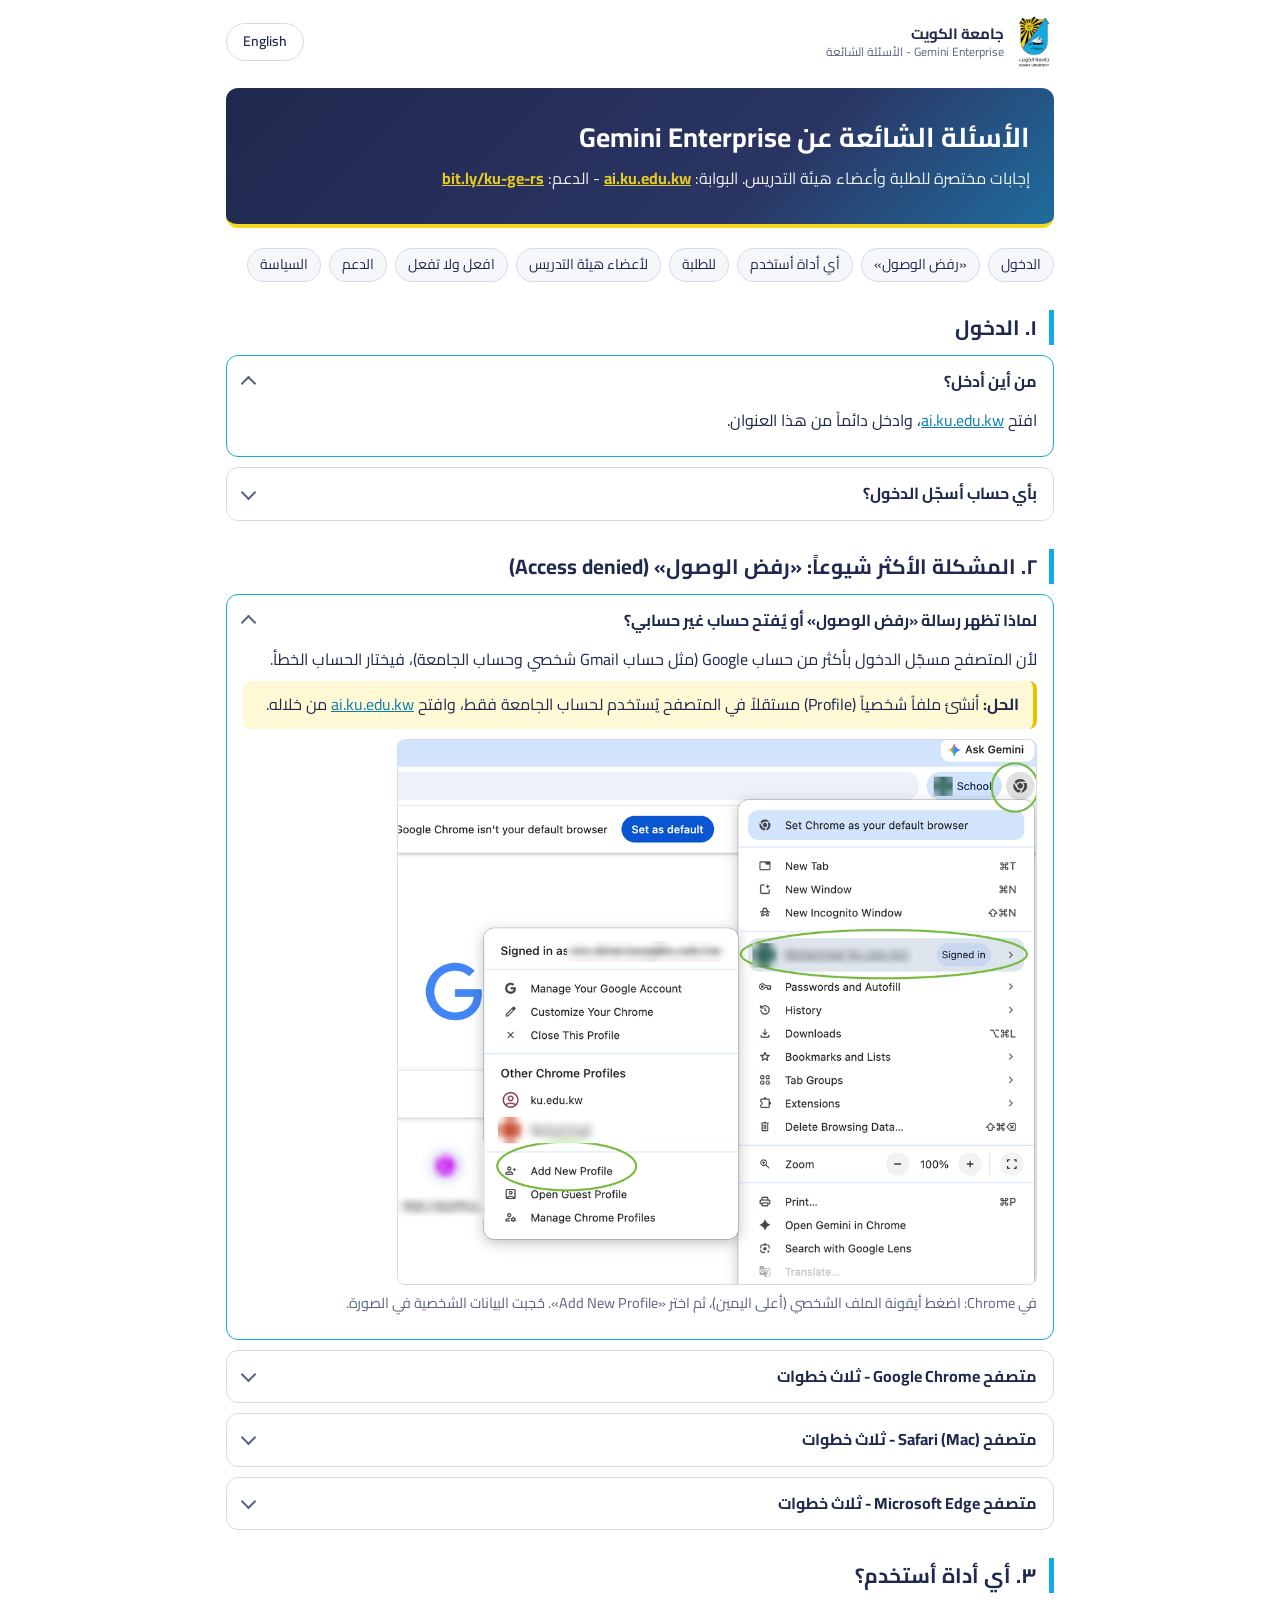
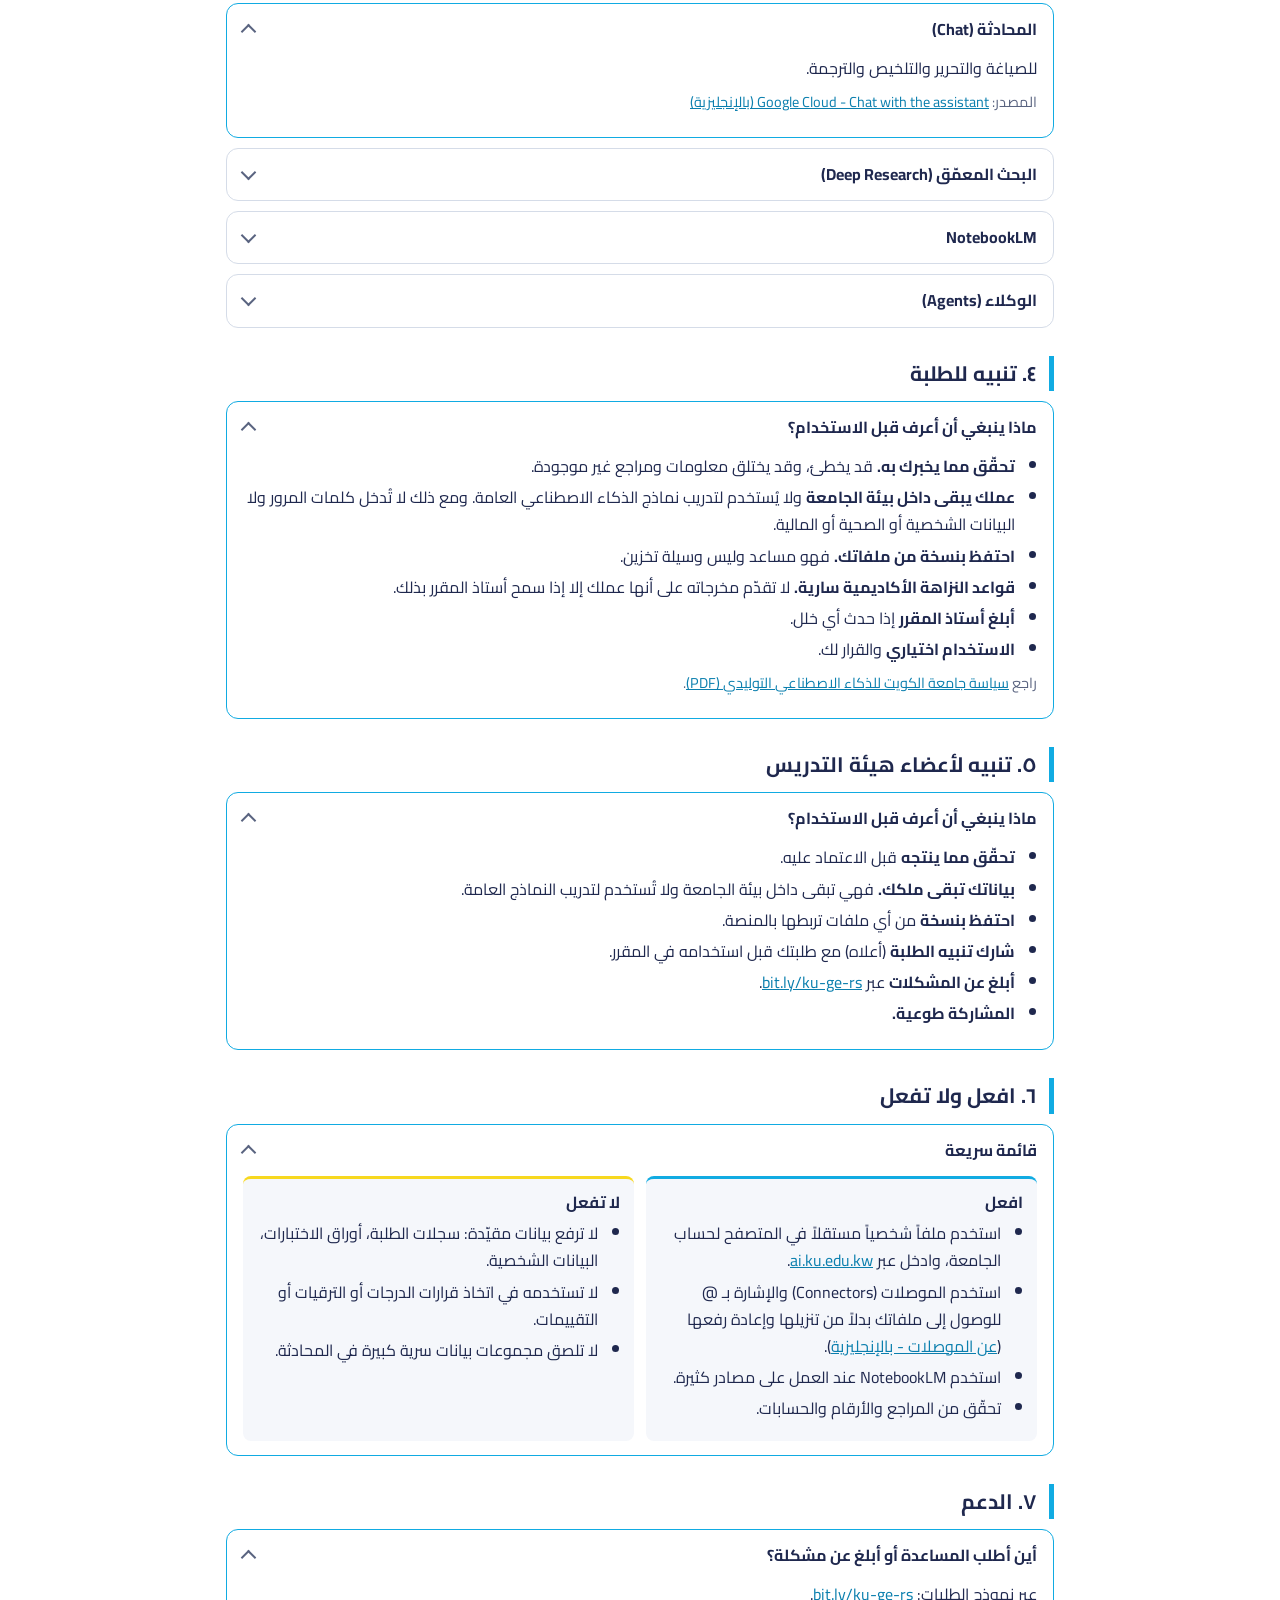
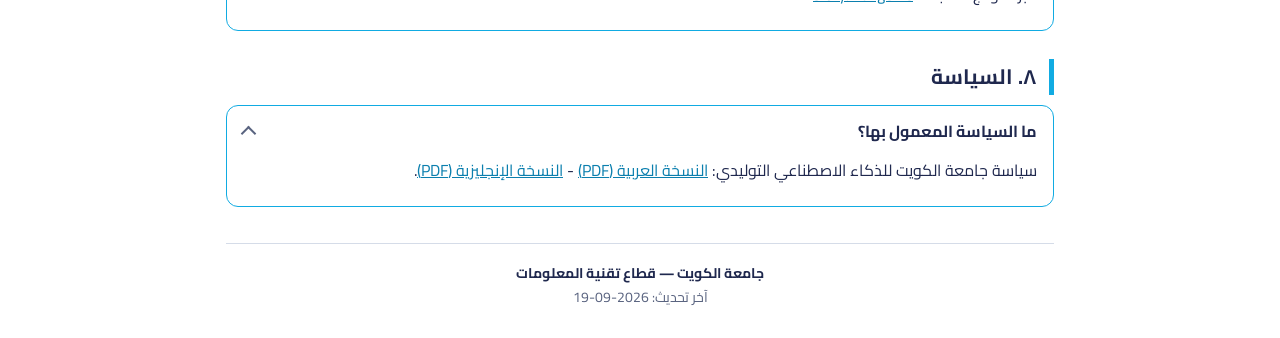
==== index.html @ 0746b688 "feat(site): bilingual Gemini Enterprise FAQ site (EN/AR) Static HTML/CSS, KU theme, light/dark, RTL " ====
<!DOCTYPE html>
<html lang="ar" dir="rtl">
<head>
  <meta charset="utf-8">
  <meta name="viewport" content="width=device-width, initial-scale=1">
  <title>الأسئلة الشائعة عن Gemini Enterprise - جامعة الكويت</title>
  <meta name="description" content="إجابات مختصرة لطلبة جامعة الكويت وأعضاء هيئة التدريس حول Gemini Enterprise: الدخول، وملفات المتصفح، واختيار الأداة المناسبة، والتنبيهات، والإرشادات، والدعم.">
  <meta name="color-scheme" content="light dark">
  <link rel="icon" href="assets/ku-logo.png">
  <link rel="alternate" hreflang="en" href="en/index.html">
  <link rel="stylesheet" href="assets/style.css">
</head>
<body>
<div class="wrap">

  <header class="topbar">
    <div class="brand">
      <img class="logo-light" src="assets/ku-logo.png" alt="شعار جامعة الكويت">
      <img class="logo-dark" src="assets/ku-logo-white.png" alt="شعار جامعة الكويت">
      <div class="brand-text">جامعة الكويت<small><span dir="ltr">Gemini Enterprise</span> - الأسئلة الشائعة</small></div>
    </div>
    <a class="lang-toggle" href="en/index.html" hreflang="en" lang="en">English</a>
  </header>

  <div class="hero">
    <h1>الأسئلة الشائعة عن <span dir="ltr">Gemini Enterprise</span></h1>
    <p>إجابات مختصرة للطلبة وأعضاء هيئة التدريس. البوابة: <a href="https://ai.ku.edu.kw" dir="ltr">ai.ku.edu.kw</a> - الدعم: <a href="https://bit.ly/ku-ge-rs" dir="ltr">bit.ly/ku-ge-rs</a></p>
  </div>

  <nav aria-label="الأقسام">
    <ul class="toc">
      <li><a href="#getting-in">الدخول</a></li>
      <li><a href="#access-denied">«رفض الوصول»</a></li>
      <li><a href="#tools">أي أداة أستخدم</a></li>
      <li><a href="#students">للطلبة</a></li>
      <li><a href="#faculty">لأعضاء هيئة التدريس</a></li>
      <li><a href="#dos">افعل ولا تفعل</a></li>
      <li><a href="#help">الدعم</a></li>
      <li><a href="#policy">السياسة</a></li>
    </ul>
  </nav>

  <main>

  <section id="getting-in">
    <h2>١. الدخول</h2>
    <details open>
      <summary>من أين أدخل؟</summary>
      <div class="answer">
        <p>افتح <a href="https://ai.ku.edu.kw" dir="ltr">ai.ku.edu.kw</a>، وادخل دائماً من هذا العنوان.</p>
      </div>
    </details>
    <details>
      <summary>بأي حساب أسجّل الدخول؟</summary>
      <div class="answer">
        <p>بحسابك في جامعة الكويت، وهو الحساب نفسه المستخدم في البريد الجامعي، وليس بحساب Gmail شخصي.</p>
      </div>
    </details>
  </section>

  <section id="access-denied">
    <h2>٢. المشكلة الأكثر شيوعاً: «رفض الوصول» (Access denied)</h2>
    <details open>
      <summary>لماذا تظهر رسالة «رفض الوصول» أو يُفتح حساب غير حسابي؟</summary>
      <div class="answer">
        <p>لأن المتصفح مسجّل الدخول بأكثر من حساب Google (مثل حساب Gmail شخصي وحساب الجامعة)، فيختار الحساب الخطأ.</p>
        <p class="note"><strong>الحل:</strong> أنشئ ملفاً شخصياً (Profile) مستقلاً في المتصفح يُستخدم لحساب الجامعة فقط، وافتح <a href="https://ai.ku.edu.kw" dir="ltr">ai.ku.edu.kw</a> من خلاله.</p>
        <figure>
          <img src="assets/chrome-profile.png" width="1020" height="871" loading="lazy"
               alt="قائمة متصفح Chrome مفتوحة من أيقونة الملف الشخصي أعلى يمين الشاشة، ويظهر فيها خيار Add New Profile محاطاً بدائرة ضمن Other Chrome Profiles.">
          <figcaption>في Chrome: اضغط أيقونة الملف الشخصي (أعلى اليمين)، ثم اختر «Add New Profile». حُجبت البيانات الشخصية في الصورة.</figcaption>
        </figure>
      </div>
    </details>
    <details>
      <summary>متصفح Google Chrome - ثلاث خطوات</summary>
      <div class="answer">
        <ol>
          <li>اضغط أيقونة الملف الشخصي أعلى يمين نافذة Chrome.</li>
          <li>اختر «Add New Profile» (إضافة ملف شخصي)، ثم سجّل الدخول بحساب الجامعة.</li>
          <li>من النافذة الجديدة افتح <span dir="ltr">ai.ku.edu.kw</span>.</li>
        </ol>
        <p class="src">الدليل الرسمي: <a href="https://support.google.com/chrome/answer/2364824?hl=ar&amp;co=GENIE.Platform%3DDesktop">مساعدة Google Chrome - إدارة Chrome من خلال ملفات شخصية متعددة</a></p>
      </div>
    </details>
    <details>
      <summary>متصفح Safari (Mac) - ثلاث خطوات</summary>
      <div class="answer">
        <ol>
          <li>اختر Safari &gt; Settings (الإعدادات)، ثم اضغط Profiles (ملفات التعريف).</li>
          <li>أنشئ ملفاً جديداً وسمّه مثلاً «KU».</li>
          <li>افتح نافذة بهذا الملف، وسجّل الدخول بحساب الجامعة، ثم افتح <span dir="ltr">ai.ku.edu.kw</span>.</li>
        </ol>
        <p class="src">الدليل الرسمي: <a href="https://support.apple.com/ar-sa/guide/safari/ibrwf3a9e7d6/mac">دعم Apple - إنشاء ملفات تعريف تصفح مميزة في سفاري على Mac</a></p>
      </div>
    </details>
    <details>
      <summary>متصفح Microsoft Edge - ثلاث خطوات</summary>
      <div class="answer">
        <ol>
          <li>اضغط صورة ملفك الشخصي أعلى نافذة Edge.</li>
          <li>اختر «إضافة ملف تعريف» (Add profile) وسمّه «KU».</li>
          <li>من نافذة هذا الملف افتح <span dir="ltr">ai.ku.edu.kw</span> وسجّل الدخول بحساب الجامعة.</li>
        </ol>
        <p class="src">الدليل الرسمي: <a href="https://support.microsoft.com/ar-sa/edge/sign-in-and-create-multiple-profiles-in-microsoft-edge">دعم Microsoft - تسجيل الدخول وإنشاء ملفات تعريف متعددة في Microsoft Edge</a></p>
      </div>
    </details>
  </section>

  <section id="tools">
    <h2>٣. أي أداة أستخدم؟</h2>
    <details open>
      <summary>المحادثة (Chat)</summary>
      <div class="answer">
        <p>للصياغة والتحرير والتلخيص والترجمة.</p>
        <p class="src">المصدر: <a href="https://docs.cloud.google.com/gemini/enterprise/docs/assistant-chat" hreflang="en">Google Cloud - Chat with the assistant (بالإنجليزية)</a></p>
      </div>
    </details>
    <details>
      <summary>البحث المعمّق (Deep Research)</summary>
      <div class="answer">
        <p>بحث متعدد الخطوات على الإنترنت ينتهي بتقرير موثّق بالمراجع. افتح المراجع وتحقّق منها.</p>
        <p class="src">المصدر: <a href="https://docs.cloud.google.com/gemini/enterprise/docs/research-assistant" hreflang="en">Google Cloud - Get reports with Deep Research (بالإنجليزية)</a></p>
      </div>
    </details>
    <details>
      <summary>NotebookLM</summary>
      <div class="answer">
        <p>إجابات مستندة إلى المصادر التي تضيفها أنت (أبحاث، ملاحظات، عروض) ومُحالة إليها. مناسب عند التعامل مع مصادر كثيرة. ومع ذلك تحقّق مما يقوله.</p>
        <p class="src">المصدر: <a href="https://docs.cloud.google.com/gemini/enterprise/notebooklm-enterprise/docs/overview" hreflang="en">Google Cloud - Gemini Notebook Enterprise (NotebookLM) (بالإنجليزية)</a></p>
      </div>
    </details>
    <details>
      <summary>الوكلاء (Agents)</summary>
      <div class="answer">
        <p>مساعدون مُعدّون مسبقاً لمهام محددة، يُختار أحدهم من قائمة الوكلاء في البوابة.</p>
        <p class="src">المصدر: <a href="https://docs.cloud.google.com/gemini/enterprise/docs/agents-overview" hreflang="en">Google Cloud - Agents overview (بالإنجليزية)</a></p>
      </div>
    </details>
  </section>

  <section id="students">
    <h2>٤. تنبيه للطلبة</h2>
    <details open>
      <summary>ماذا ينبغي أن أعرف قبل الاستخدام؟</summary>
      <div class="answer">
        <ul>
          <li><strong>تحقّق مما يخبرك به.</strong> قد يخطئ، وقد يختلق معلومات ومراجع غير موجودة.</li>
          <li><strong>عملك يبقى داخل بيئة الجامعة</strong> ولا يُستخدم لتدريب نماذج الذكاء الاصطناعي العامة. ومع ذلك لا تُدخل كلمات المرور ولا البيانات الشخصية أو الصحية أو المالية.</li>
          <li><strong>احتفظ بنسخة من ملفاتك.</strong> فهو مساعد وليس وسيلة تخزين.</li>
          <li><strong>قواعد النزاهة الأكاديمية سارية.</strong> لا تقدّم مخرجاته على أنها عملك إلا إذا سمح أستاذ المقرر بذلك.</li>
          <li><strong>أبلغ أستاذ المقرر</strong> إذا حدث أي خلل.</li>
          <li><strong>الاستخدام اختياري</strong> والقرار لك.</li>
        </ul>
        <p class="src">راجع <a href="https://www.ku.edu.kw/sites/default/files/2024-12/AI%20Policy%202024%20November%20-%20Arabic.pdf">سياسة جامعة الكويت للذكاء الاصطناعي التوليدي (PDF)</a>.</p>
      </div>
    </details>
  </section>

  <section id="faculty">
    <h2>٥. تنبيه لأعضاء هيئة التدريس</h2>
    <details open>
      <summary>ماذا ينبغي أن أعرف قبل الاستخدام؟</summary>
      <div class="answer">
        <ul>
          <li><strong>تحقّق مما ينتجه</strong> قبل الاعتماد عليه.</li>
          <li><strong>بياناتك تبقى ملكك.</strong> فهي تبقى داخل بيئة الجامعة ولا تُستخدم لتدريب النماذج العامة.</li>
          <li><strong>احتفظ بنسخة</strong> من أي ملفات تربطها بالمنصة.</li>
          <li><strong>شارك تنبيه الطلبة</strong> (أعلاه) مع طلبتك قبل استخدامه في المقرر.</li>
          <li><strong>أبلغ عن المشكلات</strong> عبر <a href="https://bit.ly/ku-ge-rs" dir="ltr">bit.ly/ku-ge-rs</a>.</li>
          <li><strong>المشاركة طوعية.</strong></li>
        </ul>
      </div>
    </details>
  </section>

  <section id="dos">
    <h2>٦. افعل ولا تفعل</h2>
    <details open>
      <summary>قائمة سريعة</summary>
      <div class="answer">
        <div class="two-col">
          <div>
            <h3>افعل</h3>
            <ul>
              <li>استخدم ملفاً شخصياً مستقلاً في المتصفح لحساب الجامعة، وادخل عبر <a href="https://ai.ku.edu.kw" dir="ltr">ai.ku.edu.kw</a>.</li>
              <li>استخدم الموصلات (Connectors) والإشارة بـ <span dir="ltr">@</span> للوصول إلى ملفاتك بدلاً من تنزيلها وإعادة رفعها (<a href="https://docs.cloud.google.com/gemini/enterprise/docs/connectors/introduction-to-connectors-and-data-stores" hreflang="en">عن الموصلات - بالإنجليزية</a>).</li>
              <li>استخدم NotebookLM عند العمل على مصادر كثيرة.</li>
              <li>تحقّق من المراجع والأرقام والحسابات.</li>
            </ul>
          </div>
          <div class="dont">
            <h3>لا تفعل</h3>
            <ul>
              <li>لا ترفع بيانات مقيّدة: سجلات الطلبة، أوراق الاختبارات، البيانات الشخصية.</li>
              <li>لا تستخدمه في اتخاذ قرارات الدرجات أو الترقيات أو التقييمات.</li>
              <li>لا تلصق مجموعات بيانات سرية كبيرة في المحادثة.</li>
            </ul>
          </div>
        </div>
      </div>
    </details>
  </section>

  <section id="help">
    <h2>٧. الدعم</h2>
    <details open>
      <summary>أين أطلب المساعدة أو أبلغ عن مشكلة؟</summary>
      <div class="answer">
        <p>عبر نموذج الطلبات: <a href="https://bit.ly/ku-ge-rs" dir="ltr">bit.ly/ku-ge-rs</a>.</p>
      </div>
    </details>
  </section>

  <section id="policy">
    <h2>٨. السياسة</h2>
    <details open>
      <summary>ما السياسة المعمول بها؟</summary>
      <div class="answer">
        <p>سياسة جامعة الكويت للذكاء الاصطناعي التوليدي:
          <a href="https://www.ku.edu.kw/sites/default/files/2024-12/AI%20Policy%202024%20November%20-%20Arabic.pdf">النسخة العربية (PDF)</a> -
          <a href="https://www.ku.edu.kw/sites/default/files/2024-12/AI%20Policy%202024%20November%20-%20English.pdf" hreflang="en">النسخة الإنجليزية (PDF)</a>.</p>
      </div>
    </details>
  </section>

  </main>

  <footer>
    <strong>جامعة الكويت — قطاع تقنية المعلومات</strong><br>
    آخر تحديث: <time datetime="2026-09-19">2026-09-19</time>
  </footer>

</div>
</body>
</html>
---- assets/style.css ----
/* Gemini Enterprise FAQs at Kuwait University
   KU palette: Sky #11ABE2 - Navy #1F284E - Gold #F7D81F
   One stylesheet for both RTL (ar) and LTR (en) via CSS logical properties. */

@import url("https://fonts.googleapis.com/css2?family=Cairo:wght@400;600;700&display=swap");

:root {
  --ku-sky: #11abe2;
  --ku-navy: #1f284e;
  --ku-gold: #f7d81f;
  --bg: #ffffff;
  --bg-alt: #f5f7fb;
  --card: #ffffff;
  --text: #1f284e;
  --muted: #5a6480;
  --border: #d5dce8;
  --link: #0b7fae;
  --note-bg: #fff9d6;
  --note-border: #e6c200;
  --radius: 12px;
  color-scheme: light;
}

@media (prefers-color-scheme: dark) {
  :root {
    --bg: #11162b;
    --bg-alt: #171d36;
    --card: #1b2240;
    --text: #e8ecf5;
    --muted: #a8b1c9;
    --border: #2e3860;
    --link: #5cc8ef;
    --note-bg: #2a2a1a;
    --note-border: #8a7a1a;
    color-scheme: dark;
  }
}

* { box-sizing: border-box; }
html, body { margin: 0; padding: 0; }

body {
  background: var(--bg);
  color: var(--text);
  font-family: "Cairo", -apple-system, BlinkMacSystemFont, "Segoe UI", system-ui, sans-serif;
  font-size: 16px;
  line-height: 1.7;
  -webkit-font-smoothing: antialiased;
}

a { color: var(--link); overflow-wrap: anywhere; }

.wrap { max-width: 860px; margin: 0 auto; padding-inline: 16px; }

/* Top bar */
.topbar {
  display: flex; align-items: center; justify-content: space-between;
  gap: 12px; padding-block: 14px;
}
.brand { display: flex; align-items: center; gap: 10px; min-width: 0; }
.brand img { width: 40px; height: 56px; object-fit: contain; flex: none; }
.brand .logo-dark { display: none; }
@media (prefers-color-scheme: dark) {
  .brand .logo-light { display: none; }
  .brand .logo-dark { display: block; }
}
.brand-text { font-weight: 700; font-size: 15px; line-height: 1.3; }
.brand-text small { display: block; color: var(--muted); font-weight: 400; font-size: 12px; }

.lang-toggle {
  flex: none;
  border: 1px solid var(--border); border-radius: 999px;
  padding: 6px 16px; font-weight: 600; font-size: 14px;
  color: var(--text); text-decoration: none; background: var(--card);
}
.lang-toggle:hover { background: var(--ku-navy); color: #fff; }

/* Hero */
.hero {
  background: linear-gradient(135deg, var(--ku-navy) 0%, #2b3563 65%, var(--ku-sky) 140%);
  color: #fff; border-radius: var(--radius);
  padding: 32px 24px; margin-top: 4px;
  border-block-end: 4px solid var(--ku-gold);
}
.hero h1 { margin: 0 0 8px; font-size: 1.7rem; line-height: 1.35; }
.hero p { margin: 0; opacity: 0.92; }
.hero a { color: var(--ku-gold); font-weight: 700; }

/* Section nav */
.toc {
  display: flex; flex-wrap: wrap; gap: 8px;
  margin: 20px 0 4px; padding: 0; list-style: none;
}
.toc a {
  display: inline-block; padding: 4px 12px; border-radius: 999px;
  border: 1px solid var(--border); background: var(--bg-alt);
  color: var(--text); text-decoration: none; font-size: 14px;
}
.toc a:hover { border-color: var(--ku-sky); }

/* Sections */
section { margin-top: 28px; scroll-margin-top: 12px; }
section > h2 {
  font-size: 1.3rem; margin: 0 0 10px;
  padding-inline-start: 12px;
  border-inline-start: 5px solid var(--ku-sky);
}

details {
  background: var(--card);
  border: 1px solid var(--border); border-radius: var(--radius);
  margin-bottom: 10px;
}
details[open] { border-color: var(--ku-sky); }
summary {
  cursor: pointer; list-style: none;
  padding: 12px 16px; font-weight: 700;
  display: flex; justify-content: space-between; align-items: center; gap: 12px;
}
summary::-webkit-details-marker { display: none; }
summary::after {
  content: ""; flex: none;
  width: 9px; height: 9px;
  border-right: 2px solid var(--muted);
  border-bottom: 2px solid var(--muted);
  margin-top: -4px;
  transform: rotate(45deg); transition: transform 0.15s;
}
details[open] > summary::after { transform: rotate(-135deg); margin-top: 4px; }
summary:focus-visible { outline: 2px solid var(--ku-sky); outline-offset: 2px; border-radius: var(--radius); }

.answer { padding: 0 16px 14px; }
.answer p { margin: 0 0 8px; }
.answer ul, .answer ol { margin: 0 0 8px; padding-inline-start: 22px; }
.answer li { margin-bottom: 4px; }
.answer h3 { font-size: 1rem; margin: 14px 0 4px; }
.src { font-size: 0.9rem; color: var(--muted); }

figure { margin: 10px 0; }
figure img {
  display: block; width: 100%; max-width: 640px; height: auto;
  border: 1px solid var(--border); border-radius: 8px;
}
figcaption { font-size: 0.9rem; color: var(--muted); margin-top: 6px; }

.two-col { display: grid; grid-template-columns: 1fr 1fr; gap: 12px; }
.two-col > div {
  background: var(--bg-alt); border-radius: 8px; padding: 10px 14px;
  border-block-start: 3px solid var(--ku-sky);
}
.two-col > div.dont { border-block-start-color: var(--ku-gold); }
.two-col h3 { margin-top: 0; }
@media (max-width: 600px) {
  .two-col { grid-template-columns: 1fr; }
  .hero h1 { font-size: 1.4rem; }
  .hero { padding: 24px 18px; }
}

.note {
  background: var(--note-bg); border-inline-start: 4px solid var(--note-border);
  border-radius: 8px; padding: 10px 14px; margin: 8px 0;
}

footer {
  margin-top: 36px; padding: 18px 0 28px;
  border-top: 1px solid var(--border);
  color: var(--muted); font-size: 14px; text-align: center;
}
footer strong { color: var(--text); }
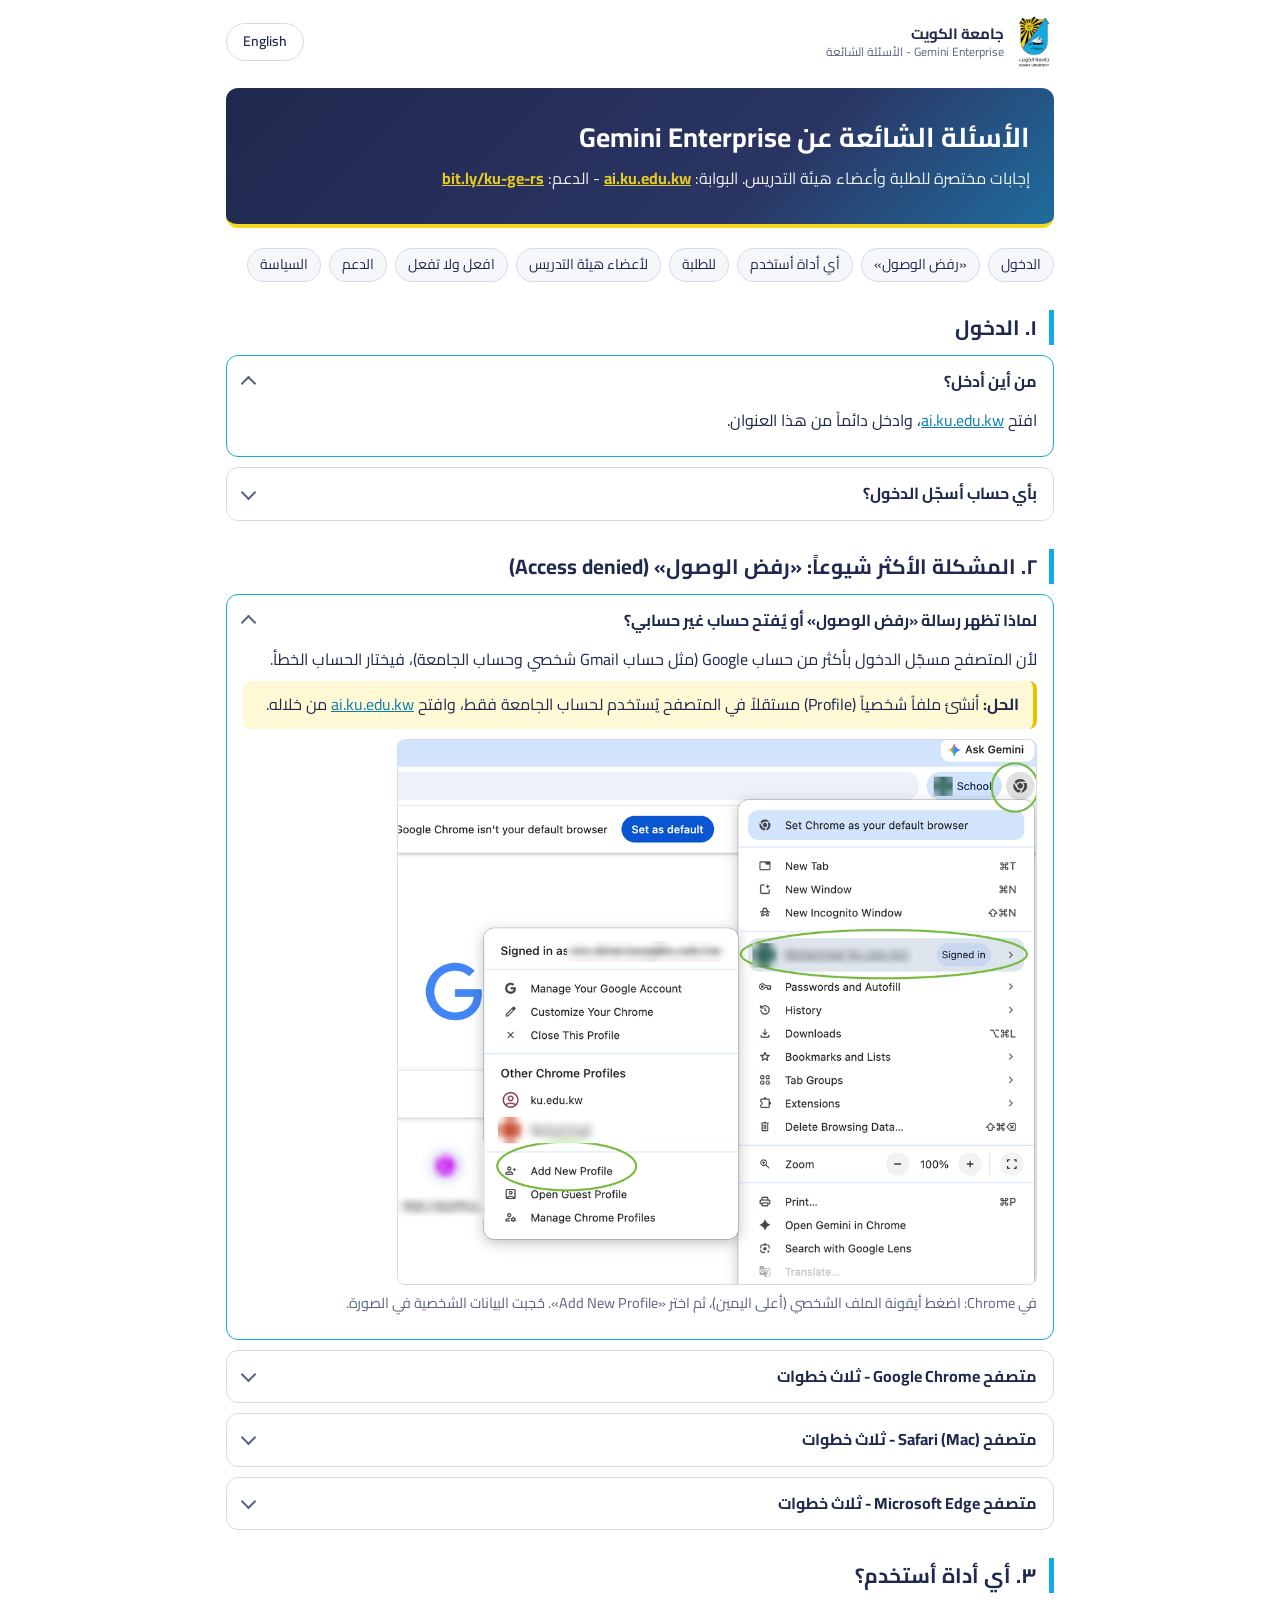
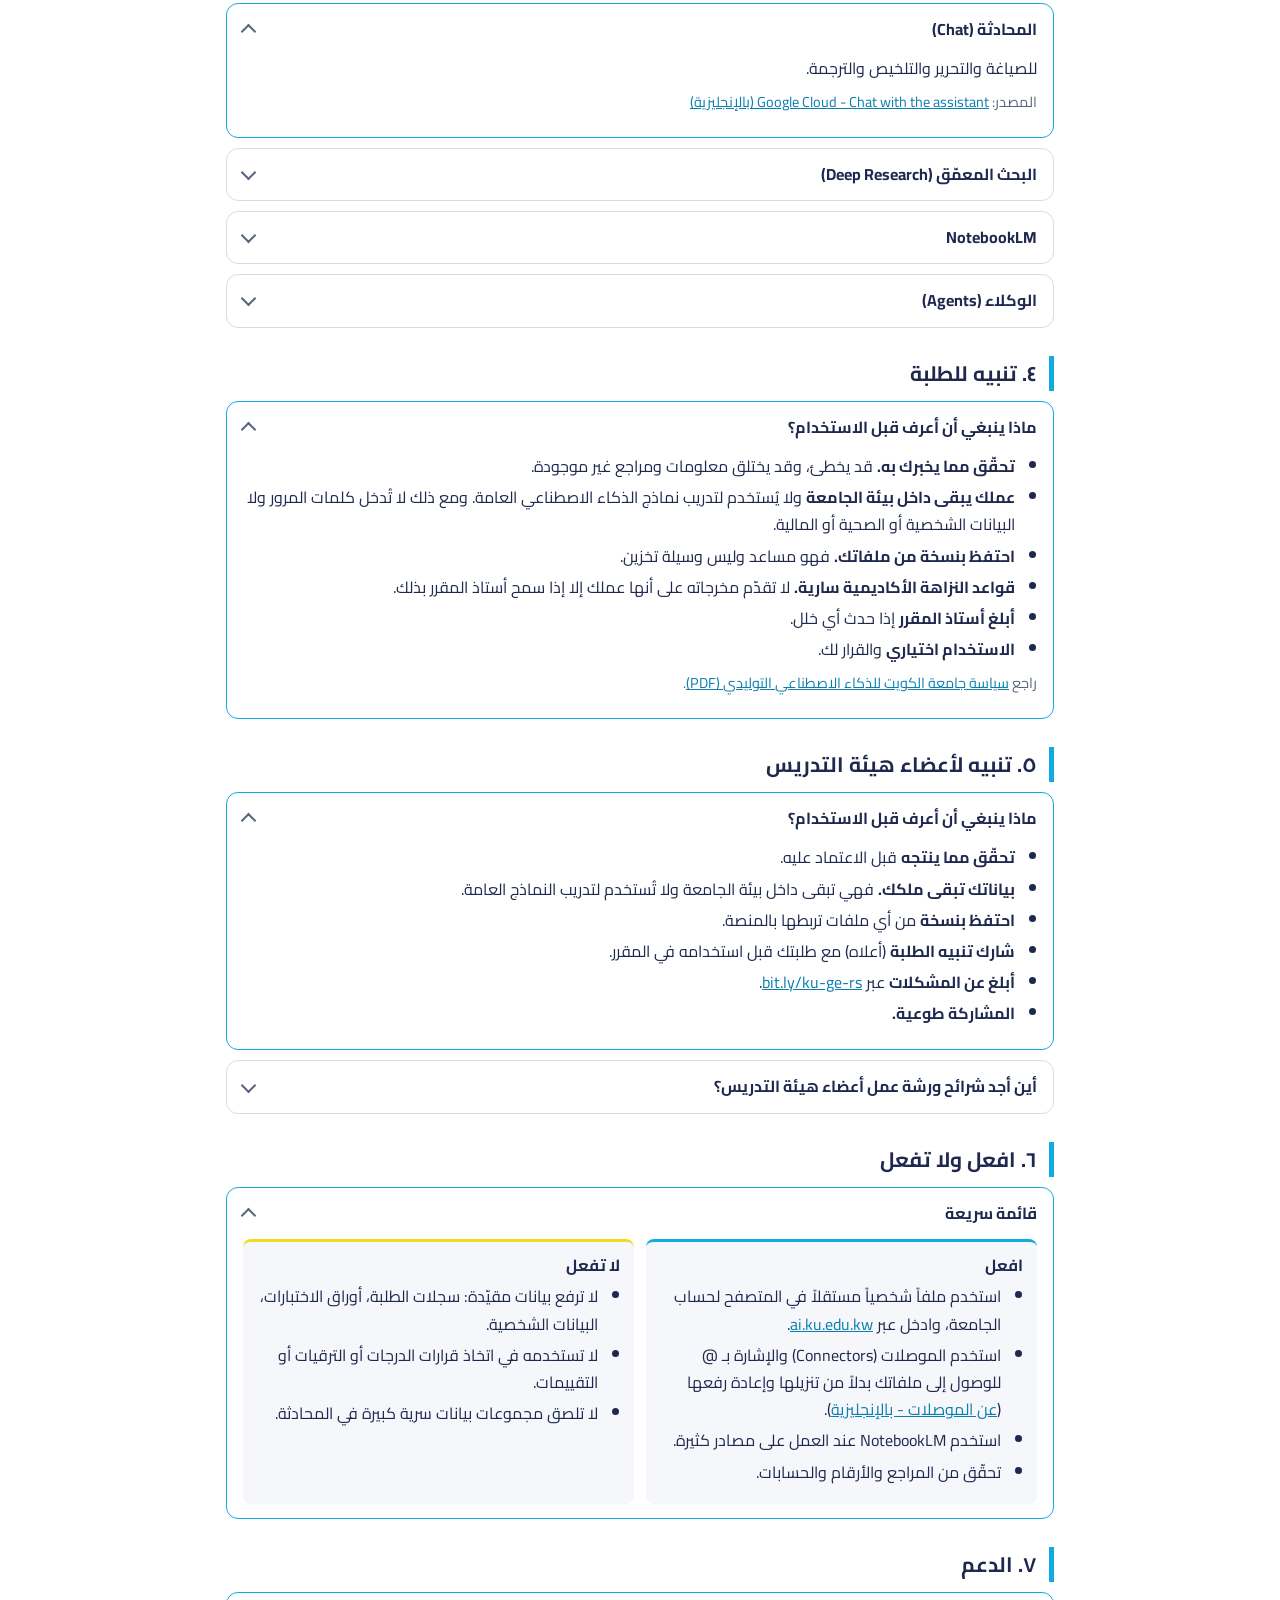
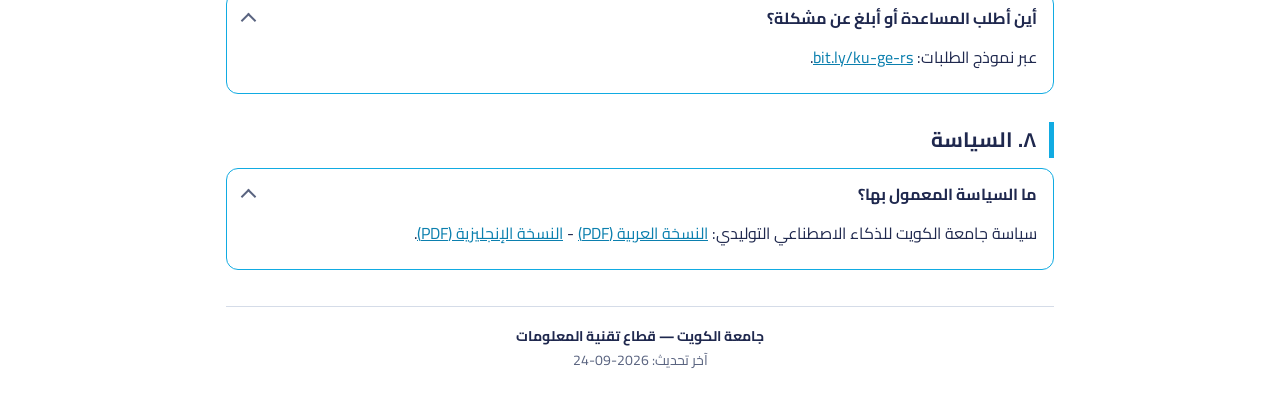
==== commit ad4fe57c: "feat(faq): add faculty workshop slides (EN/AR PDFs) Adds a link to the 23 Sep 2026 faculty introduct" ====
--- a/index.html
+++ b/index.html
@@ -169,6 +169,16 @@
           <li><strong>شارك تنبيه الطلبة</strong> (أعلاه) مع طلبتك قبل استخدامه في المقرر.</li>
           <li><strong>أبلغ عن المشكلات</strong> عبر <a href="https://bit.ly/ku-ge-rs" dir="ltr">bit.ly/ku-ge-rs</a>.</li>
           <li><strong>المشاركة طوعية.</strong></li>
+        </ul>
+      </div>
+    </details>
+    <details>
+      <summary>أين أجد شرائح ورشة عمل أعضاء هيئة التدريس؟</summary>
+      <div class="answer">
+        <p>ورشة العمل التي أُقيمت للتعريف بـ <span dir="ltr">Gemini Enterprise</span> بتاريخ ٢٣ سبتمبر ٢٠٢٦:</p>
+        <ul>
+          <li><a href="assets/slides/gemini-faculty-workshop-2026-09-23-ar.pdf">الشرائح بالعربية (PDF)</a></li>
+          <li><a href="assets/slides/gemini-faculty-workshop-2026-09-23-en.pdf" hreflang="en">الشرائح بالإنجليزية (PDF)</a></li>
         </ul>
       </div>
     </details>
@@ -228,7 +238,7 @@
 
   <footer>
     <strong>جامعة الكويت — قطاع تقنية المعلومات</strong><br>
-    آخر تحديث: <time datetime="2026-09-19">2026-09-19</time>
+    آخر تحديث: <time datetime="2026-09-24">2026-09-24</time>
   </footer>
 
 </div>
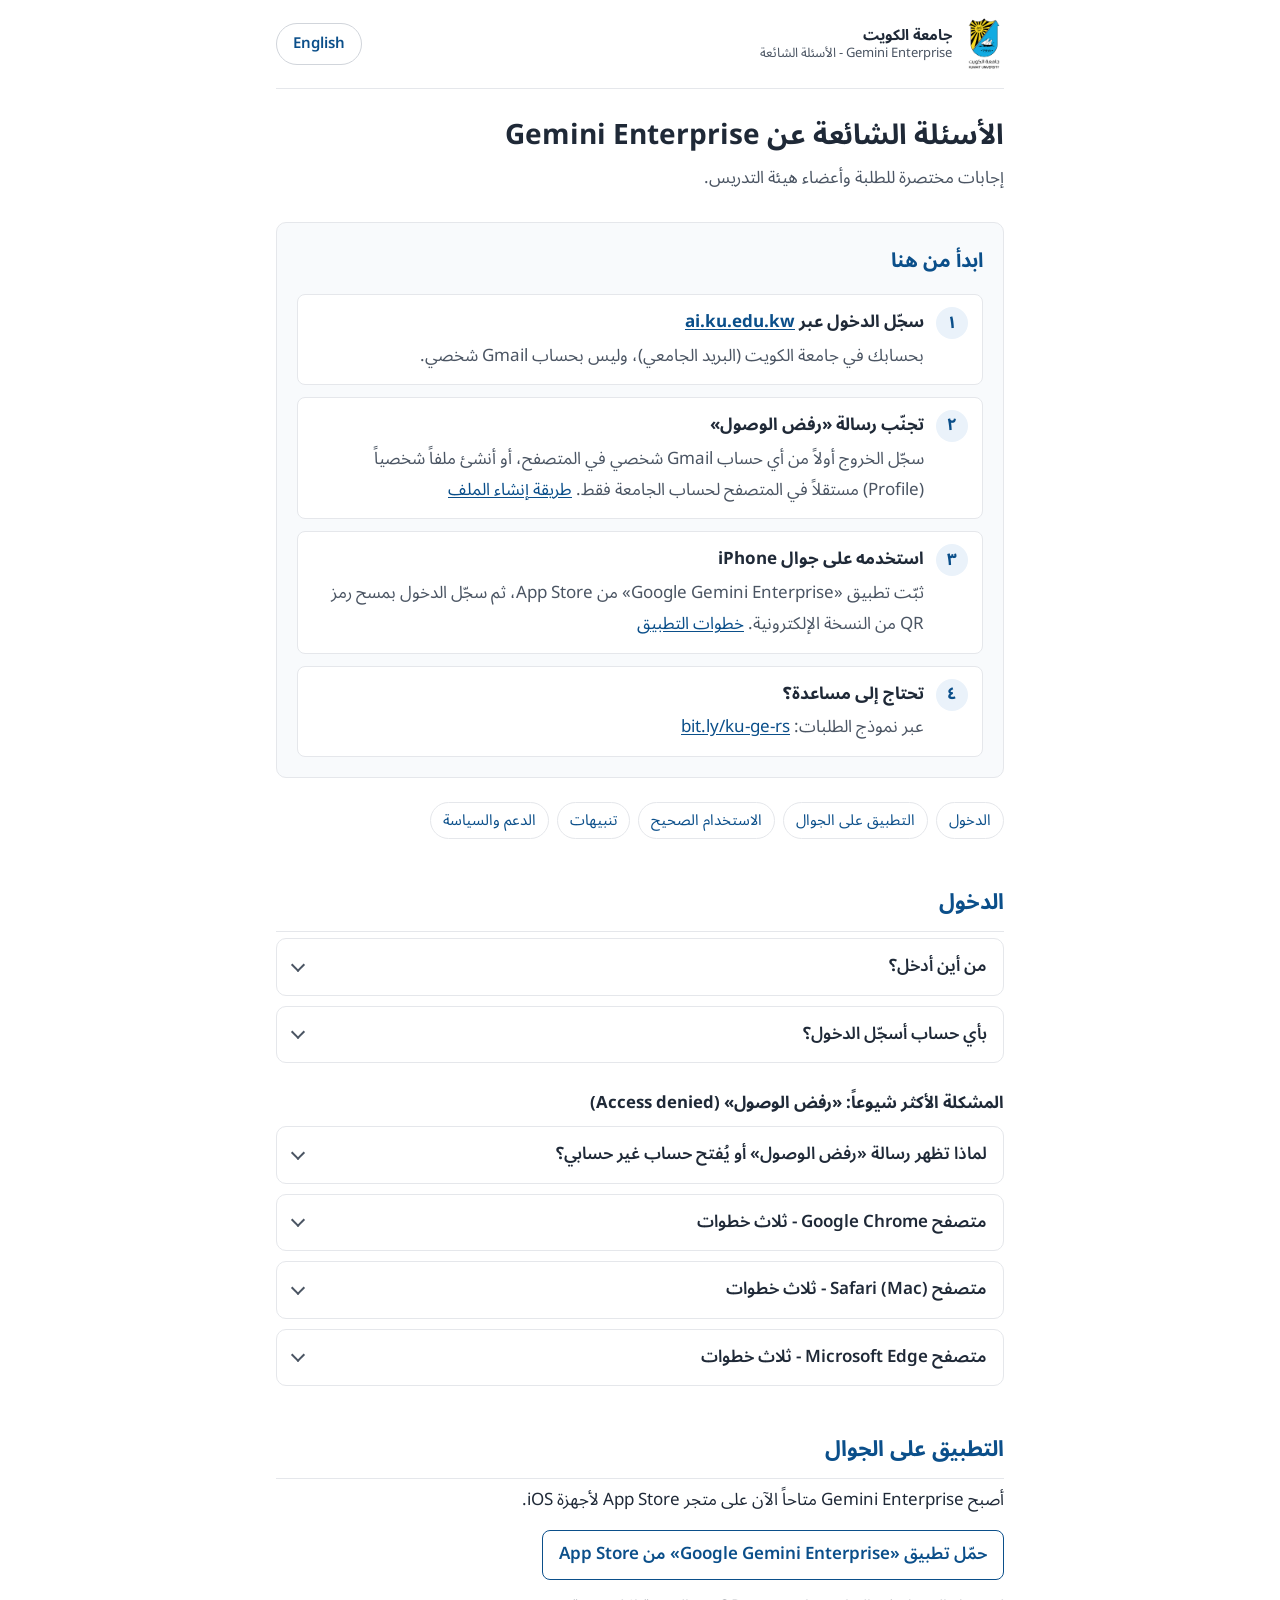
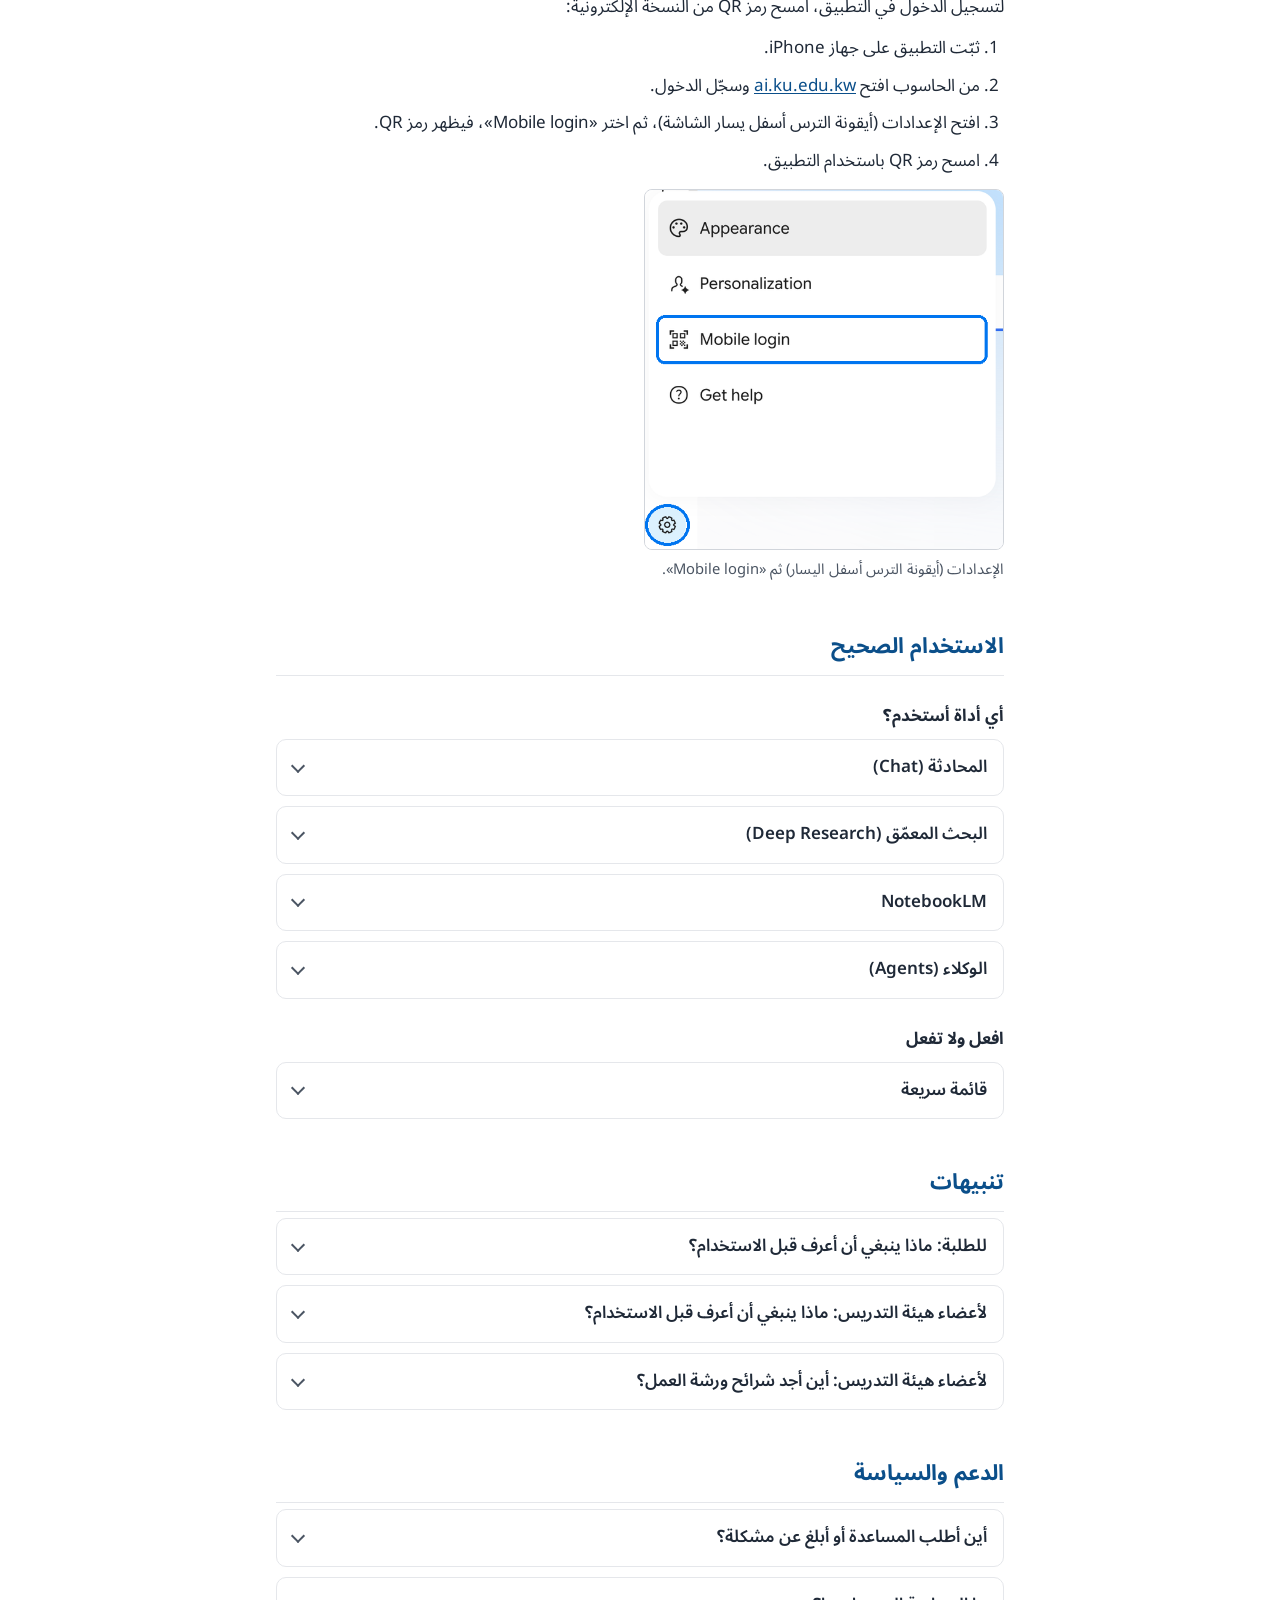
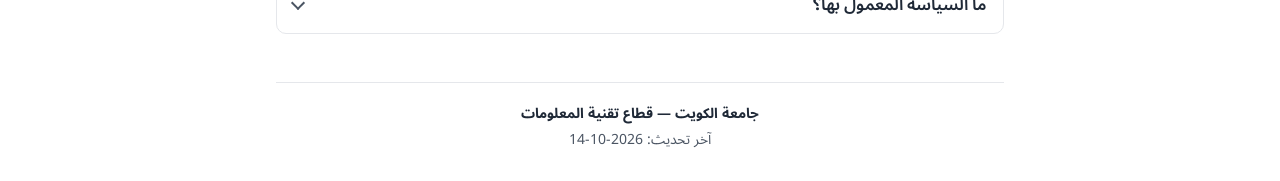
==== commit 075fcbbb: "feat(site): white priority-first redesign; add iOS app and QR mobile login Start-here block with the" ====
--- a/index.html
+++ b/index.html
@@ -4,8 +4,8 @@
   <meta charset="utf-8">
   <meta name="viewport" content="width=device-width, initial-scale=1">
   <title>الأسئلة الشائعة عن Gemini Enterprise - جامعة الكويت</title>
-  <meta name="description" content="إجابات مختصرة لطلبة جامعة الكويت وأعضاء هيئة التدريس حول Gemini Enterprise: الدخول، وملفات المتصفح، واختيار الأداة المناسبة، والتنبيهات، والإرشادات، والدعم.">
-  <meta name="color-scheme" content="light dark">
+  <meta name="description" content="إجابات مختصرة لطلبة جامعة الكويت وأعضاء هيئة التدريس حول Gemini Enterprise: الدخول، وملفات المتصفح، وتطبيق iOS، واختيار الأداة المناسبة، والتنبيهات، والإرشادات، والدعم.">
+  <meta name="color-scheme" content="light">
   <link rel="icon" href="assets/ku-logo.png">
   <link rel="alternate" hreflang="en" href="en/index.html">
   <link rel="stylesheet" href="assets/style.css">
@@ -15,36 +15,46 @@
 
   <header class="topbar">
     <div class="brand">
-      <img class="logo-light" src="assets/ku-logo.png" alt="شعار جامعة الكويت">
-      <img class="logo-dark" src="assets/ku-logo-white.png" alt="شعار جامعة الكويت">
+      <img src="assets/ku-logo.png" alt="شعار جامعة الكويت">
       <div class="brand-text">جامعة الكويت<small><span dir="ltr">Gemini Enterprise</span> - الأسئلة الشائعة</small></div>
     </div>
     <a class="lang-toggle" href="en/index.html" hreflang="en" lang="en">English</a>
   </header>
 
-  <div class="hero">
+  <div class="intro">
     <h1>الأسئلة الشائعة عن <span dir="ltr">Gemini Enterprise</span></h1>
-    <p>إجابات مختصرة للطلبة وأعضاء هيئة التدريس. البوابة: <a href="https://ai.ku.edu.kw" dir="ltr">ai.ku.edu.kw</a> - الدعم: <a href="https://bit.ly/ku-ge-rs" dir="ltr">bit.ly/ku-ge-rs</a></p>
+    <p>إجابات مختصرة للطلبة وأعضاء هيئة التدريس.</p>
   </div>
 
-  <nav aria-label="الأقسام">
-    <ul class="toc">
+  <main>
+
+  <section class="start" aria-labelledby="start-title">
+    <h2 id="start-title">ابدأ من هنا</h2>
+    <ol class="steps">
+      <li><div><strong>سجّل الدخول عبر <a href="https://ai.ku.edu.kw" dir="ltr">ai.ku.edu.kw</a></strong>
+        <p>بحسابك في جامعة الكويت (البريد الجامعي)، وليس بحساب Gmail شخصي.</p></div></li>
+      <li><div><strong>تجنّب رسالة «رفض الوصول»</strong>
+        <p>سجّل الخروج أولاً من أي حساب Gmail شخصي في المتصفح، أو أنشئ ملفاً شخصياً (Profile) مستقلاً في المتصفح لحساب الجامعة فقط. <a href="#access-denied">طريقة إنشاء الملف</a></p></div></li>
+      <li><div><strong>استخدمه على جوال iPhone</strong>
+        <p>ثبّت تطبيق «<span dir="ltr">Google Gemini Enterprise</span>» من App Store، ثم سجّل الدخول بمسح رمز QR من النسخة الإلكترونية. <a href="#mobile">خطوات التطبيق</a></p></div></li>
+      <li><div><strong>تحتاج إلى مساعدة؟</strong>
+        <p>عبر نموذج الطلبات: <a href="https://bit.ly/ku-ge-rs" dir="ltr">bit.ly/ku-ge-rs</a></p></div></li>
+    </ol>
+  </section>
+
+  <nav class="toc" aria-label="الأقسام">
+    <ul>
       <li><a href="#getting-in">الدخول</a></li>
-      <li><a href="#access-denied">«رفض الوصول»</a></li>
-      <li><a href="#tools">أي أداة أستخدم</a></li>
-      <li><a href="#students">للطلبة</a></li>
-      <li><a href="#faculty">لأعضاء هيئة التدريس</a></li>
-      <li><a href="#dos">افعل ولا تفعل</a></li>
-      <li><a href="#help">الدعم</a></li>
-      <li><a href="#policy">السياسة</a></li>
+      <li><a href="#mobile">التطبيق على الجوال</a></li>
+      <li><a href="#tools">الاستخدام الصحيح</a></li>
+      <li><a href="#notices">تنبيهات</a></li>
+      <li><a href="#help">الدعم والسياسة</a></li>
     </ul>
   </nav>
 
-  <main>
-
   <section id="getting-in">
-    <h2>١. الدخول</h2>
-    <details open>
+    <h2>الدخول</h2>
+    <details>
       <summary>من أين أدخل؟</summary>
       <div class="answer">
         <p>افتح <a href="https://ai.ku.edu.kw" dir="ltr">ai.ku.edu.kw</a>، وادخل دائماً من هذا العنوان.</p>
@@ -56,11 +66,9 @@
         <p>بحسابك في جامعة الكويت، وهو الحساب نفسه المستخدم في البريد الجامعي، وليس بحساب Gmail شخصي.</p>
       </div>
     </details>
-  </section>
-
-  <section id="access-denied">
-    <h2>٢. المشكلة الأكثر شيوعاً: «رفض الوصول» (Access denied)</h2>
-    <details open>
+
+    <h3 class="group" id="access-denied">المشكلة الأكثر شيوعاً: «رفض الوصول» (<span dir="ltr">Access denied</span>)</h3>
+    <details>
       <summary>لماذا تظهر رسالة «رفض الوصول» أو يُفتح حساب غير حسابي؟</summary>
       <div class="answer">
         <p>لأن المتصفح مسجّل الدخول بأكثر من حساب Google (مثل حساب Gmail شخصي وحساب الجامعة)، فيختار الحساب الخطأ.</p>
@@ -68,7 +76,7 @@
         <figure>
           <img src="assets/chrome-profile.png" width="1020" height="871" loading="lazy"
                alt="قائمة متصفح Chrome مفتوحة من أيقونة الملف الشخصي أعلى يمين الشاشة، ويظهر فيها خيار Add New Profile محاطاً بدائرة ضمن Other Chrome Profiles.">
-          <figcaption>في Chrome: اضغط أيقونة الملف الشخصي (أعلى اليمين)، ثم اختر «Add New Profile». حُجبت البيانات الشخصية في الصورة.</figcaption>
+          <figcaption>في Chrome: اضغط أيقونة الملف الشخصي (أعلى اليمين)، ثم اختر «<span dir="ltr">Add New Profile</span>». حُجبت البيانات الشخصية في الصورة.</figcaption>
         </figure>
       </div>
     </details>
@@ -77,7 +85,7 @@
       <div class="answer">
         <ol>
           <li>اضغط أيقونة الملف الشخصي أعلى يمين نافذة Chrome.</li>
-          <li>اختر «Add New Profile» (إضافة ملف شخصي)، ثم سجّل الدخول بحساب الجامعة.</li>
+          <li>اختر «<span dir="ltr">Add New Profile</span>» (إضافة ملف شخصي)، ثم سجّل الدخول بحساب الجامعة.</li>
           <li>من النافذة الجديدة افتح <span dir="ltr">ai.ku.edu.kw</span>.</li>
         </ol>
         <p class="src">الدليل الرسمي: <a href="https://support.google.com/chrome/answer/2364824?hl=ar&amp;co=GENIE.Platform%3DDesktop">مساعدة Google Chrome - إدارة Chrome من خلال ملفات شخصية متعددة</a></p>
@@ -87,7 +95,7 @@
       <summary>متصفح Safari (Mac) - ثلاث خطوات</summary>
       <div class="answer">
         <ol>
-          <li>اختر Safari &gt; Settings (الإعدادات)، ثم اضغط Profiles (ملفات التعريف).</li>
+          <li>اختر <span dir="ltr">Safari &gt; Settings</span> (الإعدادات)، ثم اضغط Profiles (ملفات التعريف).</li>
           <li>أنشئ ملفاً جديداً وسمّه مثلاً «KU».</li>
           <li>افتح نافذة بهذا الملف، وسجّل الدخول بحساب الجامعة، ثم افتح <span dir="ltr">ai.ku.edu.kw</span>.</li>
         </ol>
@@ -99,7 +107,7 @@
       <div class="answer">
         <ol>
           <li>اضغط صورة ملفك الشخصي أعلى نافذة Edge.</li>
-          <li>اختر «إضافة ملف تعريف» (Add profile) وسمّه «KU».</li>
+          <li>اختر «إضافة ملف تعريف» (<span dir="ltr">Add profile</span>) وسمّه «KU».</li>
           <li>من نافذة هذا الملف افتح <span dir="ltr">ai.ku.edu.kw</span> وسجّل الدخول بحساب الجامعة.</li>
         </ol>
         <p class="src">الدليل الرسمي: <a href="https://support.microsoft.com/ar-sa/edge/sign-in-and-create-multiple-profiles-in-microsoft-edge">دعم Microsoft - تسجيل الدخول وإنشاء ملفات تعريف متعددة في Microsoft Edge</a></p>
@@ -107,9 +115,30 @@
     </details>
   </section>
 
+  <section id="mobile">
+    <h2>التطبيق على الجوال</h2>
+    <div class="body">
+      <p>أصبح <span dir="ltr">Gemini Enterprise</span> متاحاً الآن على متجر App Store لأجهزة iOS.</p>
+      <a class="btn" href="https://apps.apple.com/kw/app/google-gemini-enterprise/id6744536862">حمّل تطبيق «<span dir="ltr">Google Gemini Enterprise</span>» من App Store</a>
+      <p>لتسجيل الدخول في التطبيق، امسح رمز QR من النسخة الإلكترونية:</p>
+      <ol>
+        <li>ثبّت التطبيق على جهاز iPhone.</li>
+        <li>من الحاسوب افتح <a href="https://ai.ku.edu.kw" dir="ltr">ai.ku.edu.kw</a> وسجّل الدخول.</li>
+        <li>افتح الإعدادات (أيقونة الترس أسفل يسار الشاشة)، ثم اختر «<span dir="ltr">Mobile login</span>»، فيظهر رمز QR.</li>
+        <li>امسح رمز QR باستخدام التطبيق.</li>
+      </ol>
+      <figure class="narrow">
+        <img src="assets/ge-mobile-login.png" width="582" height="583" loading="lazy"
+             alt="قائمة الإعدادات في النسخة الإلكترونية من Gemini Enterprise مفتوحة من أيقونة الترس أسفل يسار الشاشة، وقد أُحيطت أيقونة الترس وخيار Mobile login بدائرة. وتظهر أيضاً خيارات Appearance وPersonalization وGet help.">
+        <figcaption>الإعدادات (أيقونة الترس أسفل اليسار) ثم «<span dir="ltr">Mobile login</span>».</figcaption>
+      </figure>
+    </div>
+  </section>
+
   <section id="tools">
-    <h2>٣. أي أداة أستخدم؟</h2>
-    <details open>
+    <h2>الاستخدام الصحيح</h2>
+    <h3 class="group">أي أداة أستخدم؟</h3>
+    <details>
       <summary>المحادثة (Chat)</summary>
       <div class="answer">
         <p>للصياغة والتحرير والتلخيص والترجمة.</p>
@@ -137,56 +166,9 @@
         <p class="src">المصدر: <a href="https://docs.cloud.google.com/gemini/enterprise/docs/agents-overview" hreflang="en">Google Cloud - Agents overview (بالإنجليزية)</a></p>
       </div>
     </details>
-  </section>
-
-  <section id="students">
-    <h2>٤. تنبيه للطلبة</h2>
-    <details open>
-      <summary>ماذا ينبغي أن أعرف قبل الاستخدام؟</summary>
-      <div class="answer">
-        <ul>
-          <li><strong>تحقّق مما يخبرك به.</strong> قد يخطئ، وقد يختلق معلومات ومراجع غير موجودة.</li>
-          <li><strong>عملك يبقى داخل بيئة الجامعة</strong> ولا يُستخدم لتدريب نماذج الذكاء الاصطناعي العامة. ومع ذلك لا تُدخل كلمات المرور ولا البيانات الشخصية أو الصحية أو المالية.</li>
-          <li><strong>احتفظ بنسخة من ملفاتك.</strong> فهو مساعد وليس وسيلة تخزين.</li>
-          <li><strong>قواعد النزاهة الأكاديمية سارية.</strong> لا تقدّم مخرجاته على أنها عملك إلا إذا سمح أستاذ المقرر بذلك.</li>
-          <li><strong>أبلغ أستاذ المقرر</strong> إذا حدث أي خلل.</li>
-          <li><strong>الاستخدام اختياري</strong> والقرار لك.</li>
-        </ul>
-        <p class="src">راجع <a href="https://www.ku.edu.kw/sites/default/files/2024-12/AI%20Policy%202024%20November%20-%20Arabic.pdf">سياسة جامعة الكويت للذكاء الاصطناعي التوليدي (PDF)</a>.</p>
-      </div>
-    </details>
-  </section>
-
-  <section id="faculty">
-    <h2>٥. تنبيه لأعضاء هيئة التدريس</h2>
-    <details open>
-      <summary>ماذا ينبغي أن أعرف قبل الاستخدام؟</summary>
-      <div class="answer">
-        <ul>
-          <li><strong>تحقّق مما ينتجه</strong> قبل الاعتماد عليه.</li>
-          <li><strong>بياناتك تبقى ملكك.</strong> فهي تبقى داخل بيئة الجامعة ولا تُستخدم لتدريب النماذج العامة.</li>
-          <li><strong>احتفظ بنسخة</strong> من أي ملفات تربطها بالمنصة.</li>
-          <li><strong>شارك تنبيه الطلبة</strong> (أعلاه) مع طلبتك قبل استخدامه في المقرر.</li>
-          <li><strong>أبلغ عن المشكلات</strong> عبر <a href="https://bit.ly/ku-ge-rs" dir="ltr">bit.ly/ku-ge-rs</a>.</li>
-          <li><strong>المشاركة طوعية.</strong></li>
-        </ul>
-      </div>
-    </details>
-    <details>
-      <summary>أين أجد شرائح ورشة عمل أعضاء هيئة التدريس؟</summary>
-      <div class="answer">
-        <p>ورشة العمل التي أُقيمت للتعريف بـ <span dir="ltr">Gemini Enterprise</span> بتاريخ ٢٣ سبتمبر ٢٠٢٦:</p>
-        <ul>
-          <li><a href="assets/slides/gemini-faculty-workshop-2026-09-23-ar.pdf">الشرائح بالعربية (PDF)</a></li>
-          <li><a href="assets/slides/gemini-faculty-workshop-2026-09-23-en.pdf" hreflang="en">الشرائح بالإنجليزية (PDF)</a></li>
-        </ul>
-      </div>
-    </details>
-  </section>
-
-  <section id="dos">
-    <h2>٦. افعل ولا تفعل</h2>
-    <details open>
+
+    <h3 class="group" id="dos">افعل ولا تفعل</h3>
+    <details>
       <summary>قائمة سريعة</summary>
       <div class="answer">
         <div class="two-col">
@@ -199,7 +181,7 @@
               <li>تحقّق من المراجع والأرقام والحسابات.</li>
             </ul>
           </div>
-          <div class="dont">
+          <div>
             <h3>لا تفعل</h3>
             <ul>
               <li>لا ترفع بيانات مقيّدة: سجلات الطلبة، أوراق الاختبارات، البيانات الشخصية.</li>
@@ -212,19 +194,56 @@
     </details>
   </section>
 
+  <section id="notices">
+    <h2>تنبيهات</h2>
+    <details id="students">
+      <summary>للطلبة: ماذا ينبغي أن أعرف قبل الاستخدام؟</summary>
+      <div class="answer">
+        <ul>
+          <li><strong>تحقّق مما يخبرك به.</strong> قد يخطئ، وقد يختلق معلومات ومراجع غير موجودة.</li>
+          <li><strong>عملك يبقى داخل بيئة الجامعة</strong> ولا يُستخدم لتدريب نماذج الذكاء الاصطناعي العامة. ومع ذلك لا تُدخل كلمات المرور ولا البيانات الشخصية أو الصحية أو المالية.</li>
+          <li><strong>احتفظ بنسخة من ملفاتك.</strong> فهو مساعد وليس وسيلة تخزين.</li>
+          <li><strong>قواعد النزاهة الأكاديمية سارية.</strong> لا تقدّم مخرجاته على أنها عملك إلا إذا سمح أستاذ المقرر بذلك.</li>
+          <li><strong>أبلغ أستاذ المقرر</strong> إذا حدث أي خلل.</li>
+          <li><strong>الاستخدام اختياري</strong> والقرار لك.</li>
+        </ul>
+        <p class="src">راجع <a href="https://www.ku.edu.kw/sites/default/files/2024-12/AI%20Policy%202024%20November%20-%20Arabic.pdf">سياسة جامعة الكويت للذكاء الاصطناعي التوليدي (PDF)</a>.</p>
+      </div>
+    </details>
+    <details id="faculty">
+      <summary>لأعضاء هيئة التدريس: ماذا ينبغي أن أعرف قبل الاستخدام؟</summary>
+      <div class="answer">
+        <ul>
+          <li><strong>تحقّق مما ينتجه</strong> قبل الاعتماد عليه.</li>
+          <li><strong>بياناتك تبقى ملكك.</strong> فهي تبقى داخل بيئة الجامعة ولا تُستخدم لتدريب النماذج العامة.</li>
+          <li><strong>احتفظ بنسخة</strong> من أي ملفات تربطها بالمنصة.</li>
+          <li><strong>شارك <a href="#students">تنبيه الطلبة</a></strong> مع طلبتك قبل استخدامه في المقرر.</li>
+          <li><strong>أبلغ عن المشكلات</strong> عبر <a href="https://bit.ly/ku-ge-rs" dir="ltr">bit.ly/ku-ge-rs</a>.</li>
+          <li><strong>المشاركة طوعية.</strong></li>
+        </ul>
+      </div>
+    </details>
+    <details>
+      <summary>لأعضاء هيئة التدريس: أين أجد شرائح ورشة العمل؟</summary>
+      <div class="answer">
+        <p>ورشة العمل التي أُقيمت للتعريف بـ <span dir="ltr">Gemini Enterprise</span> بتاريخ ٢٣ سبتمبر ٢٠٢٦:</p>
+        <ul>
+          <li><a href="assets/slides/gemini-faculty-workshop-2026-09-23-ar.pdf">الشرائح بالعربية (PDF)</a></li>
+          <li><a href="assets/slides/gemini-faculty-workshop-2026-09-23-en.pdf" hreflang="en">الشرائح بالإنجليزية (PDF)</a></li>
+        </ul>
+      </div>
+    </details>
+  </section>
+
   <section id="help">
-    <h2>٧. الدعم</h2>
-    <details open>
+    <h2>الدعم والسياسة</h2>
+    <details>
       <summary>أين أطلب المساعدة أو أبلغ عن مشكلة؟</summary>
       <div class="answer">
         <p>عبر نموذج الطلبات: <a href="https://bit.ly/ku-ge-rs" dir="ltr">bit.ly/ku-ge-rs</a>.</p>
       </div>
     </details>
-  </section>
-
-  <section id="policy">
-    <h2>٨. السياسة</h2>
-    <details open>
+    <details id="policy">
       <summary>ما السياسة المعمول بها؟</summary>
       <div class="answer">
         <p>سياسة جامعة الكويت للذكاء الاصطناعي التوليدي:
@@ -238,7 +257,7 @@
 
   <footer>
     <strong>جامعة الكويت — قطاع تقنية المعلومات</strong><br>
-    آخر تحديث: <time datetime="2026-09-24">2026-09-24</time>
+    آخر تحديث: <time datetime="2026-10-14">2026-10-14</time>
   </footer>
 
 </div>
--- a/assets/style.css
+++ b/assets/style.css
@@ -1,168 +1,178 @@
 /* Gemini Enterprise FAQs at Kuwait University
-   KU palette: Sky #11ABE2 - Navy #1F284E - Gold #F7D81F
+   Calm, light design: white page, dark-grey text, one KU-blue accent.
    One stylesheet for both RTL (ar) and LTR (en) via CSS logical properties. */
 
-@import url("https://fonts.googleapis.com/css2?family=Cairo:wght@400;600;700&display=swap");
+@import url("https://fonts.googleapis.com/css2?family=Noto+Sans+Arabic:wght@400;600;700&family=Noto+Sans:wght@400;600;700&display=swap");
 
 :root {
-  --ku-sky: #11abe2;
-  --ku-navy: #1f284e;
-  --ku-gold: #f7d81f;
   --bg: #ffffff;
-  --bg-alt: #f5f7fb;
-  --card: #ffffff;
-  --text: #1f284e;
-  --muted: #5a6480;
-  --border: #d5dce8;
-  --link: #0b7fae;
-  --note-bg: #fff9d6;
-  --note-border: #e6c200;
-  --radius: 12px;
+  --surface: #f8fafc;      /* very light grey card fill */
+  --text: #1f2937;         /* body text, 14.7:1 on white */
+  --muted: #4b5563;        /* secondary text, 7.6:1 on white */
+  --accent: #0b4f8a;       /* KU blue: links + headings, 8.6:1 on white */
+  --accent-soft: #eaf2fa;  /* accent tint for number badges */
+  --border: #e5e7eb;
+  --border-strong: #d1d5db;
+  --radius: 10px;
   color-scheme: light;
-}
-
-@media (prefers-color-scheme: dark) {
-  :root {
-    --bg: #11162b;
-    --bg-alt: #171d36;
-    --card: #1b2240;
-    --text: #e8ecf5;
-    --muted: #a8b1c9;
-    --border: #2e3860;
-    --link: #5cc8ef;
-    --note-bg: #2a2a1a;
-    --note-border: #8a7a1a;
-    color-scheme: dark;
-  }
 }
 
 * { box-sizing: border-box; }
 html, body { margin: 0; padding: 0; }
+html { scroll-behavior: smooth; }
 
 body {
   background: var(--bg);
   color: var(--text);
-  font-family: "Cairo", -apple-system, BlinkMacSystemFont, "Segoe UI", system-ui, sans-serif;
-  font-size: 16px;
+  font-family: "Noto Sans", -apple-system, BlinkMacSystemFont, "Segoe UI", system-ui, sans-serif;
+  font-size: 17px;
   line-height: 1.7;
   -webkit-font-smoothing: antialiased;
 }
+html[lang="ar"] body {
+  font-family: "Noto Sans Arabic", "Noto Sans", Tahoma, "Segoe UI", system-ui, sans-serif;
+  line-height: 1.85;
+}
 
-a { color: var(--link); overflow-wrap: anywhere; }
+a { color: var(--accent); text-underline-offset: 2px; overflow-wrap: anywhere; }
+a:hover { text-decoration-thickness: 2px; }
+a:focus-visible, summary:focus-visible { outline: 2px solid var(--accent); outline-offset: 2px; border-radius: 6px; }
+.ltr { direction: ltr; unicode-bidi: isolate; }
 
-.wrap { max-width: 860px; margin: 0 auto; padding-inline: 16px; }
+.wrap { max-width: 760px; margin: 0 auto; padding-inline: 16px; }
 
-/* Top bar */
+/* Header */
 .topbar {
   display: flex; align-items: center; justify-content: space-between;
-  gap: 12px; padding-block: 14px;
+  gap: 12px; padding-block: 16px;
+  border-bottom: 1px solid var(--border);
 }
-.brand { display: flex; align-items: center; gap: 10px; min-width: 0; }
+.brand { display: flex; align-items: center; gap: 12px; min-width: 0; }
 .brand img { width: 40px; height: 56px; object-fit: contain; flex: none; }
-.brand .logo-dark { display: none; }
-@media (prefers-color-scheme: dark) {
-  .brand .logo-light { display: none; }
-  .brand .logo-dark { display: block; }
-}
-.brand-text { font-weight: 700; font-size: 15px; line-height: 1.3; }
-.brand-text small { display: block; color: var(--muted); font-weight: 400; font-size: 12px; }
+.brand-text { font-weight: 700; font-size: 15px; line-height: 1.35; color: var(--text); }
+.brand-text small { display: block; color: var(--muted); font-weight: 400; font-size: 13px; }
 
 .lang-toggle {
   flex: none;
-  border: 1px solid var(--border); border-radius: 999px;
-  padding: 6px 16px; font-weight: 600; font-size: 14px;
-  color: var(--text); text-decoration: none; background: var(--card);
+  border: 1px solid var(--border-strong); border-radius: 999px;
+  padding: 6px 16px; font-weight: 600; font-size: 15px;
+  color: var(--accent); text-decoration: none; background: var(--bg);
 }
-.lang-toggle:hover { background: var(--ku-navy); color: #fff; }
+.lang-toggle:hover { background: var(--accent-soft); }
 
-/* Hero */
-.hero {
-  background: linear-gradient(135deg, var(--ku-navy) 0%, #2b3563 65%, var(--ku-sky) 140%);
-  color: #fff; border-radius: var(--radius);
-  padding: 32px 24px; margin-top: 4px;
-  border-block-end: 4px solid var(--ku-gold);
+/* Intro */
+.intro { padding-block: 28px 8px; }
+.intro h1 { margin: 0 0 8px; font-size: 1.75rem; line-height: 1.35; color: var(--text); }
+.intro p { margin: 0; color: var(--muted); }
+
+/* Start here */
+.start {
+  margin-top: 20px;
+  border: 1px solid var(--border); border-radius: var(--radius);
+  background: var(--surface); padding: 20px;
 }
-.hero h1 { margin: 0 0 8px; font-size: 1.7rem; line-height: 1.35; }
-.hero p { margin: 0; opacity: 0.92; }
-.hero a { color: var(--ku-gold); font-weight: 700; }
+.start h2 { margin: 0 0 14px; font-size: 1.25rem; color: var(--accent); border: 0; padding: 0; }
+.steps { list-style: none; margin: 0; padding: 0; display: grid; gap: 12px; counter-reset: step; }
+.steps > li {
+  counter-increment: step;
+  display: grid; grid-template-columns: 32px 1fr; gap: 12px; align-items: start;
+  background: var(--bg); border: 1px solid var(--border); border-radius: 8px; padding: 12px 14px;
+}
+.steps > li::before {
+  content: counter(step);
+  display: grid; place-items: center;
+  width: 32px; height: 32px; border-radius: 50%;
+  background: var(--accent-soft); color: var(--accent); font-weight: 700;
+}
+html[lang="ar"] .steps > li::before { content: counter(step, arabic-indic); }
+.steps strong { display: block; color: var(--text); }
+.steps p { margin: 2px 0 0; color: var(--muted); }
 
-/* Section nav */
-.toc {
-  display: flex; flex-wrap: wrap; gap: 8px;
-  margin: 20px 0 4px; padding: 0; list-style: none;
-}
+/* Jump links */
+.toc { margin: 24px 0 0; }
+.toc ul { display: flex; flex-wrap: wrap; gap: 8px; margin: 0; padding: 0; list-style: none; }
 .toc a {
   display: inline-block; padding: 4px 12px; border-radius: 999px;
-  border: 1px solid var(--border); background: var(--bg-alt);
-  color: var(--text); text-decoration: none; font-size: 14px;
+  border: 1px solid var(--border); color: var(--accent); text-decoration: none; font-size: 15px;
 }
-.toc a:hover { border-color: var(--ku-sky); }
+.toc a:hover { background: var(--accent-soft); }
 
 /* Sections */
-section { margin-top: 28px; scroll-margin-top: 12px; }
+section { margin-top: 44px; scroll-margin-top: 16px; }
 section > h2 {
-  font-size: 1.3rem; margin: 0 0 10px;
-  padding-inline-start: 12px;
-  border-inline-start: 5px solid var(--ku-sky);
+  font-size: 1.35rem; margin: 0 0 6px; color: var(--accent);
+  padding-bottom: 8px; border-bottom: 1px solid var(--border);
 }
+section > p.lead { color: var(--muted); margin: 10px 0 14px; }
+h3.group { font-size: 1.05rem; margin: 24px 0 8px; color: var(--text); }
 
+/* Accordions */
 details {
-  background: var(--card);
   border: 1px solid var(--border); border-radius: var(--radius);
-  margin-bottom: 10px;
+  margin-bottom: 10px; background: var(--bg);
 }
-details[open] { border-color: var(--ku-sky); }
+details[open] { border-color: var(--border-strong); }
 summary {
   cursor: pointer; list-style: none;
-  padding: 12px 16px; font-weight: 700;
+  padding: 12px 16px; font-weight: 600; color: var(--text);
   display: flex; justify-content: space-between; align-items: center; gap: 12px;
 }
+summary:hover { background: var(--surface); border-radius: var(--radius); }
 summary::-webkit-details-marker { display: none; }
 summary::after {
   content: ""; flex: none;
-  width: 9px; height: 9px;
+  width: 8px; height: 8px;
   border-right: 2px solid var(--muted);
   border-bottom: 2px solid var(--muted);
   margin-top: -4px;
   transform: rotate(45deg); transition: transform 0.15s;
 }
 details[open] > summary::after { transform: rotate(-135deg); margin-top: 4px; }
-summary:focus-visible { outline: 2px solid var(--ku-sky); outline-offset: 2px; border-radius: var(--radius); }
 
 .answer { padding: 0 16px 14px; }
-.answer p { margin: 0 0 8px; }
-.answer ul, .answer ol { margin: 0 0 8px; padding-inline-start: 22px; }
-.answer li { margin-bottom: 4px; }
-.answer h3 { font-size: 1rem; margin: 14px 0 4px; }
-.src { font-size: 0.9rem; color: var(--muted); }
+.answer p, section > .body p { margin: 0 0 10px; }
+.answer ul, .answer ol, .body ol { margin: 0 0 10px; padding-inline-start: 24px; }
+.answer li, .body li { margin-bottom: 6px; }
+.answer h3 { font-size: 1rem; margin: 12px 0 4px; }
+.src { font-size: 0.92rem; color: var(--muted); }
 
-figure { margin: 10px 0; }
+.note {
+  background: var(--surface); border: 1px solid var(--border);
+  border-inline-start: 3px solid var(--accent);
+  border-radius: 8px; padding: 10px 14px; margin: 8px 0 12px;
+}
+
+figure { margin: 12px 0; }
 figure img {
   display: block; width: 100%; max-width: 640px; height: auto;
-  border: 1px solid var(--border); border-radius: 8px;
+  border: 1px solid var(--border-strong); border-radius: 8px;
 }
-figcaption { font-size: 0.9rem; color: var(--muted); margin-top: 6px; }
+figure.narrow img { max-width: 360px; }
+figcaption { font-size: 0.92rem; color: var(--muted); margin-top: 6px; }
+
+.btn {
+  display: inline-block; margin: 4px 0 12px;
+  padding: 8px 16px; border-radius: 8px;
+  border: 1px solid var(--accent); color: var(--accent);
+  font-weight: 600; text-decoration: none;
+}
+.btn:hover { background: var(--accent-soft); }
 
 .two-col { display: grid; grid-template-columns: 1fr 1fr; gap: 12px; }
 .two-col > div {
-  background: var(--bg-alt); border-radius: 8px; padding: 10px 14px;
-  border-block-start: 3px solid var(--ku-sky);
+  background: var(--surface); border: 1px solid var(--border);
+  border-radius: 8px; padding: 10px 14px;
 }
-.two-col > div.dont { border-block-start-color: var(--ku-gold); }
 .two-col h3 { margin-top: 0; }
 @media (max-width: 600px) {
+  body { font-size: 16px; }
   .two-col { grid-template-columns: 1fr; }
-  .hero h1 { font-size: 1.4rem; }
-  .hero { padding: 24px 18px; }
-}
-
-.note {
-  background: var(--note-bg); border-inline-start: 4px solid var(--note-border);
-  border-radius: 8px; padding: 10px 14px; margin: 8px 0;
+  .intro h1 { font-size: 1.45rem; }
+  .start { padding: 16px; }
 }
 
 footer {
-  margin-top: 36px; padding: 18px 0 28px;
+  margin-top: 48px; padding: 18px 0 28px;
   border-top: 1px solid var(--border);
   color: var(--muted); font-size: 14px; text-align: center;
 }
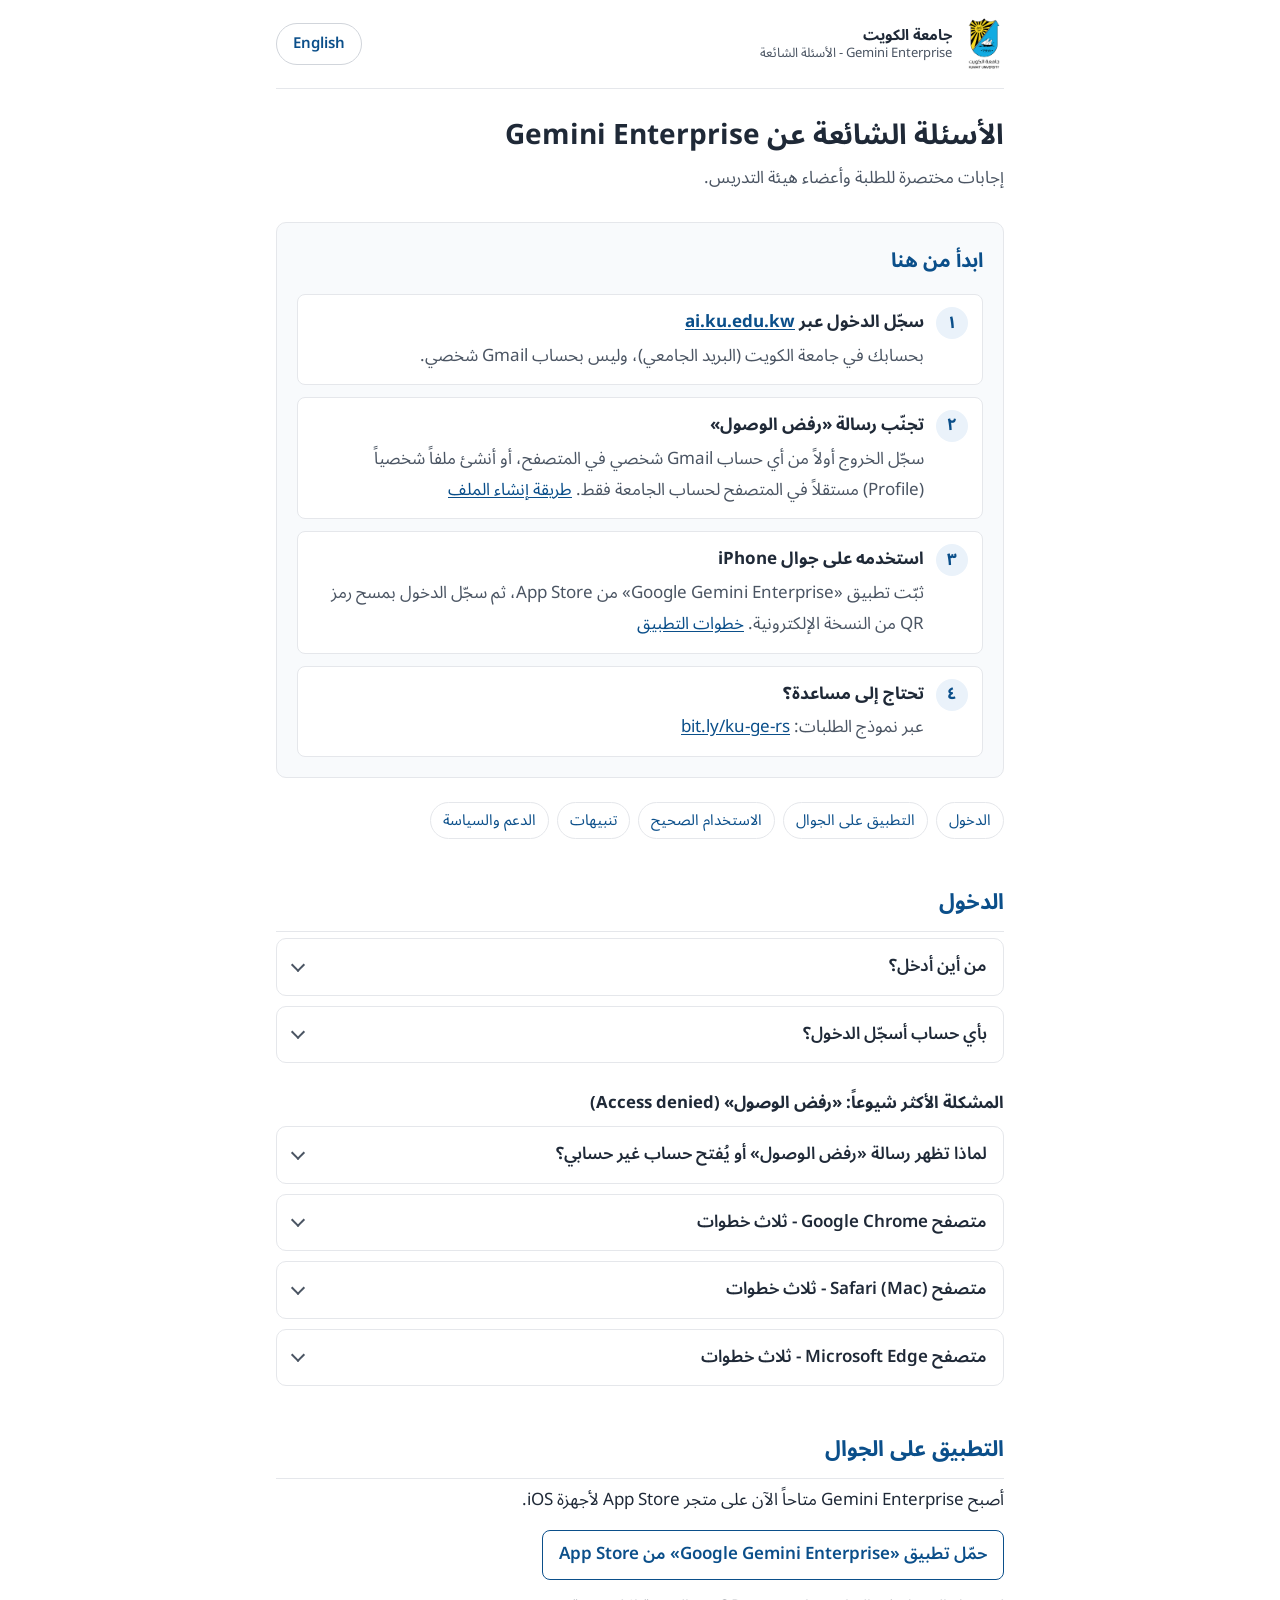
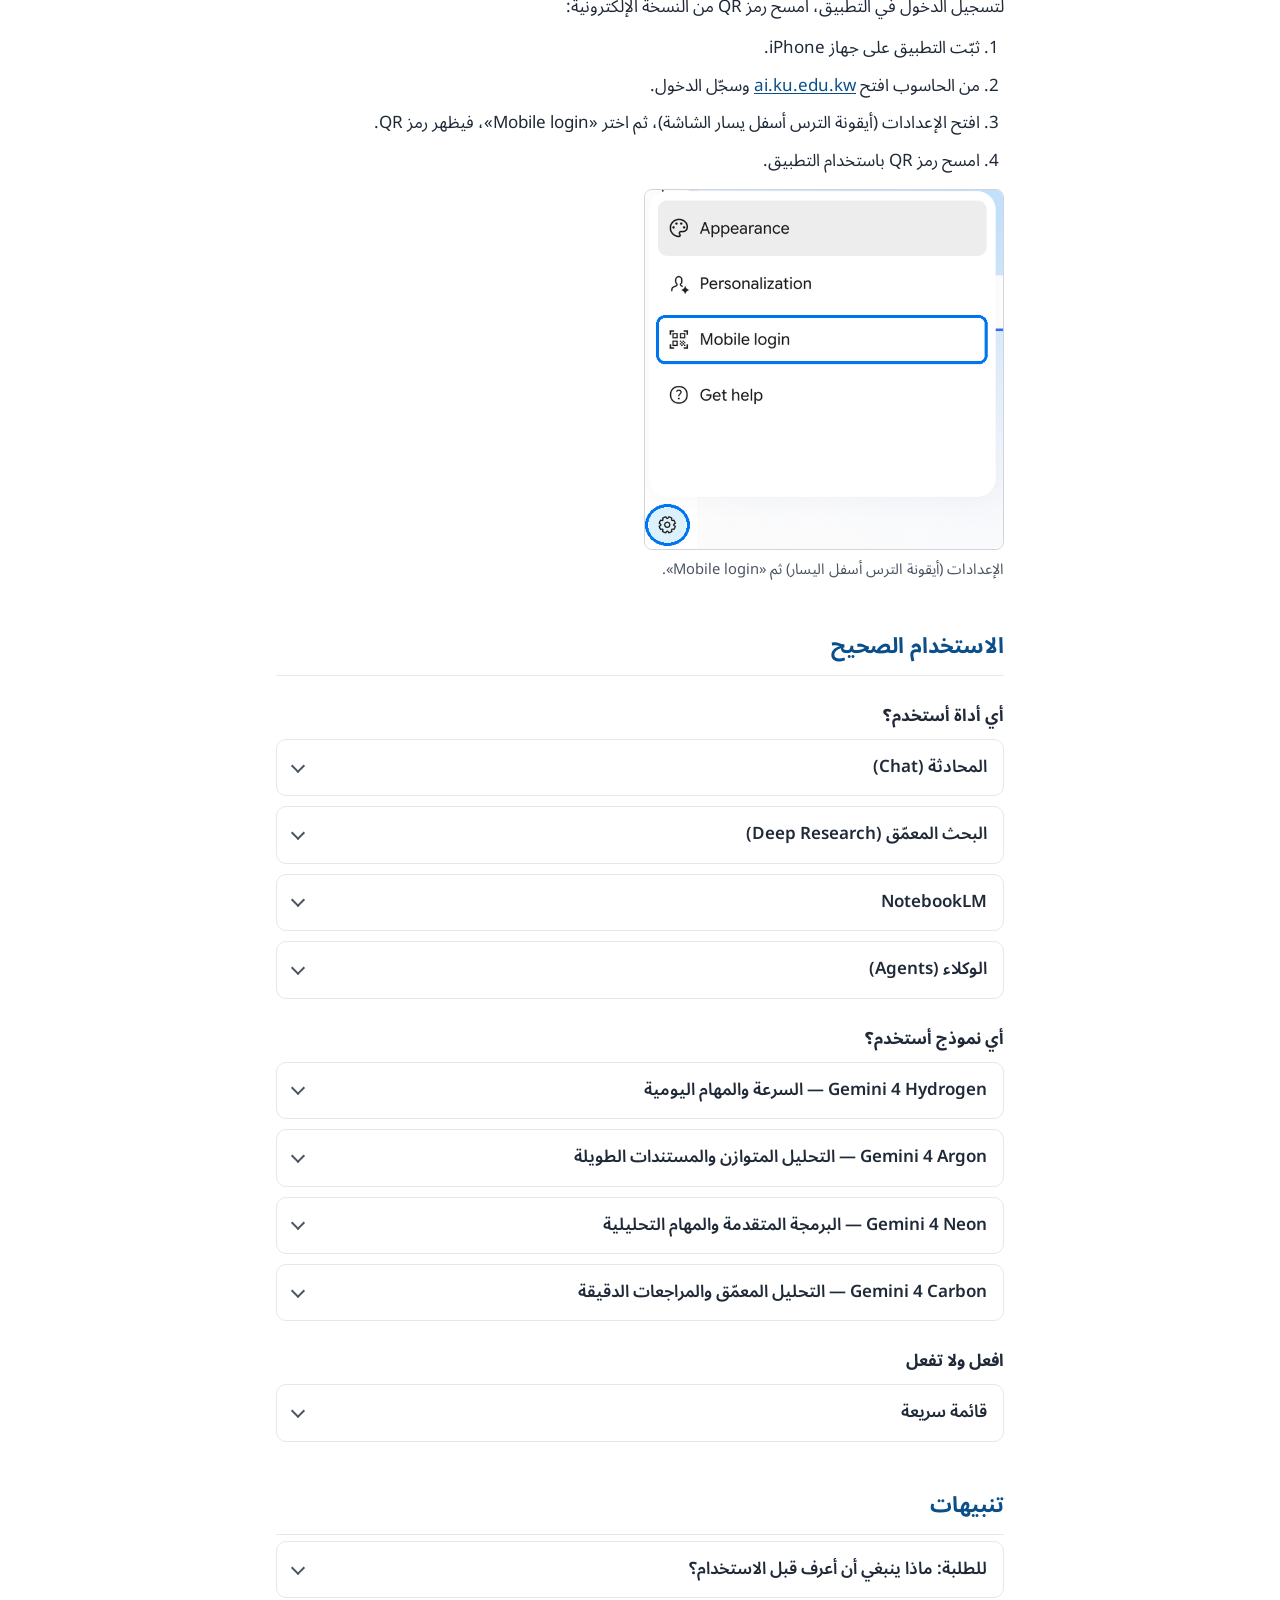
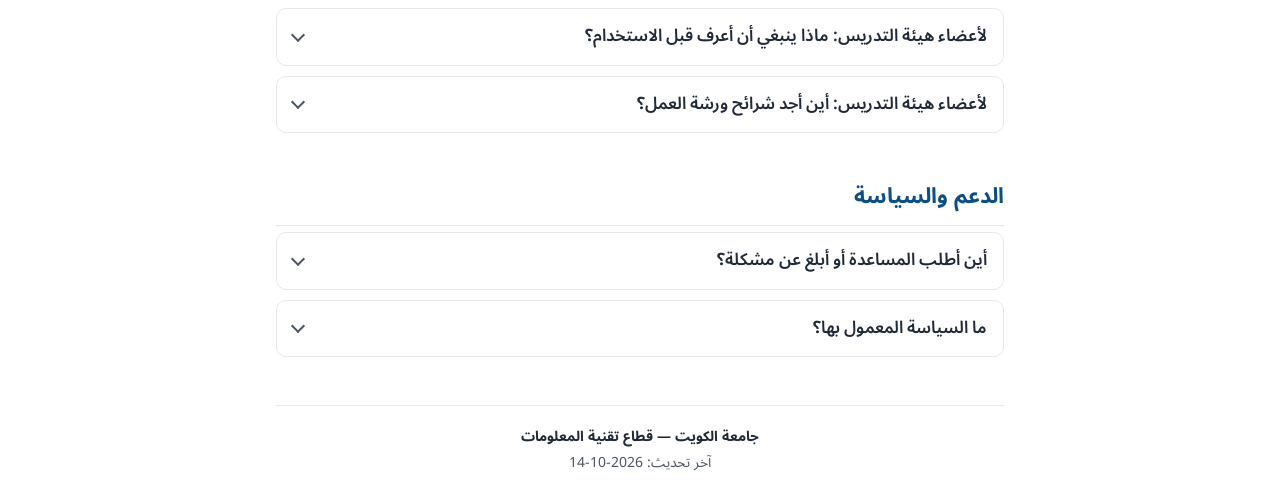
==== commit 6c15dce2: "Add Gemini 4 model selection guide (EN/AR)" ====
--- a/index.html
+++ b/index.html
@@ -164,6 +164,57 @@
       <div class="answer">
         <p>مساعدون مُعدّون مسبقاً لمهام محددة، يُختار أحدهم من قائمة الوكلاء في البوابة.</p>
         <p class="src">المصدر: <a href="https://docs.cloud.google.com/gemini/enterprise/docs/agents-overview" hreflang="en">Google Cloud - Agents overview (بالإنجليزية)</a></p>
+      </div>
+    </details>
+
+    <h3 class="group" id="models">أي نموذج أستخدم؟</h3>
+    <details>
+      <summary>Gemini 4 Hydrogen — السرعة والمهام اليومية</summary>
+      <div class="answer">
+        <p>مُصمّم للسرعة والاستجابة الفورية وإنجاز الأعمال اليومية بكفاءة عالية.</p>
+        <ul>
+          <li><strong>الطلبة:</strong> إعداد ملخصات المقررات، وشرح المفاهيم، وبطاقات المراجعة، والأسئلة السريعة، والعصف الذهني.</li>
+          <li><strong>الباحثون وأعضاء هيئة التدريس:</strong> تلخيص المقالات العلمية، وإعداد المسودات الأولية، وتنسيق البيانات، والتعديلات البرمجية البسيطة.</li>
+          <li><strong>الموظفون الإداريون:</strong> صياغة الرسائل اليومية، وتلخيص محاضر الاجتماعات، والترجمة، وتنسيق المستندات.</li>
+          <li><strong>المطورون وتقنية المعلومات:</strong> البرمجة اليومية، والإصلاحات السريعة، وأتمتة المهام الروتينية.</li>
+        </ul>
+      </div>
+    </details>
+    <details>
+      <summary>Gemini 4 Argon — التحليل المتوازن والمستندات الطويلة</summary>
+      <div class="answer">
+        <p>يوفّر استدلالاً متعدد الخطوات لتحليل المستندات الطويلة مع توازن في الأداء.</p>
+        <ul>
+          <li><strong>الطلبة:</strong> تبسيط المراجع الدراسية الكثيفة، والمقارنة بين النظريات، وحل المسائل متعددة الخطوات.</li>
+          <li><strong>الباحثون وأعضاء هيئة التدريس:</strong> قراءة ومقارنة الأدبيات عبر عدة أبحاث، ونقد المنهجيات، وهيكلة مقترحات المنح البحثية.</li>
+          <li><strong>الموظفون الإداريون:</strong> مراجعة اللوائح والسياسات الطويلة، وكراسات الشروط، وملفات اللجان متعددة الوثائق.</li>
+          <li><strong>المطورون وتقنية المعلومات:</strong> حل المشكلات التقنية المعقدة، وتحليل الأنظمة، وإعداد التوثيق الفني.</li>
+        </ul>
+      </div>
+    </details>
+    <details>
+      <summary>Gemini 4 Neon — البرمجة المتقدمة والمهام التحليلية</summary>
+      <div class="answer">
+        <p>مُحسّن للمهام التقنية والتحليلية المتطلبة وسير العمل الوكيل متعدد الخطوات.</p>
+        <ul>
+          <li><strong>الطلبة:</strong> مشاريع التخرج المتقدمة، والتكليفات البرمجية، ومختبرات علم البيانات.</li>
+          <li><strong>الباحثون وأعضاء هيئة التدريس:</strong> كتابة وتصحيح نماذج المحاكاة البحثية، ومسارات التحليل الإحصائي وتعلم الآلة.</li>
+          <li><strong>الموظفون الإداريون:</strong> بناء معادلات الجداول المعقدة، ومطابقة البيانات، وإعداد نصوص التقارير الآلية.</li>
+          <li><strong>المطورون وتقنية المعلومات:</strong> هندسة البرمجيات متعددة الخطوات، وتصحيح الأخطاء المعقدة، وبناء الوكلاء البرمجيين.</li>
+        </ul>
+      </div>
+    </details>
+    <details>
+      <summary>Gemini 4 Carbon — التحليل المعمّق والمراجعات الدقيقة</summary>
+      <div class="answer">
+        <p>يخصّص أقصى عمق تفكير لاختبار الفرضيات، واكتشاف الحالات الدقيقة، ومعالجة المشكلات الحرجة.</p>
+        <ul>
+          <li><strong>الطلبة:</strong> حل مشكلات رسائل الماجستير والدكتوراه والتحقق الدقيق من البراهين والتصاميم المعقدة.</li>
+          <li><strong>الباحثون وأعضاء هيئة التدريس:</strong> المراجعة العلمية المعمّقة، والتحقق من النماذج النظرية، واكتشاف الثغرات الدقيقة في الحجج أو الأكواد.</li>
+          <li><strong>الموظفون الإداريون:</strong> مراجعات الامتثال عالية الحساسية، والمراسلات الحرجة، وتدقيق القرارات لرصد أي تعارضات.</li>
+          <li><strong>المطورون وتقنية المعلومات:</strong> تصميم معمارية الأنظمة، وإعادة الهيكلة الواسعة، والتدقيق الأمني، والتعديلات الإنتاجية الحساسة.</li>
+        </ul>
+        <p class="src">المصدر: <a href="https://ai.google.dev/gemini-api/docs/models" hreflang="en">Google AI — Gemini Models (بالإنجليزية)</a></p>
       </div>
     </details>
 
